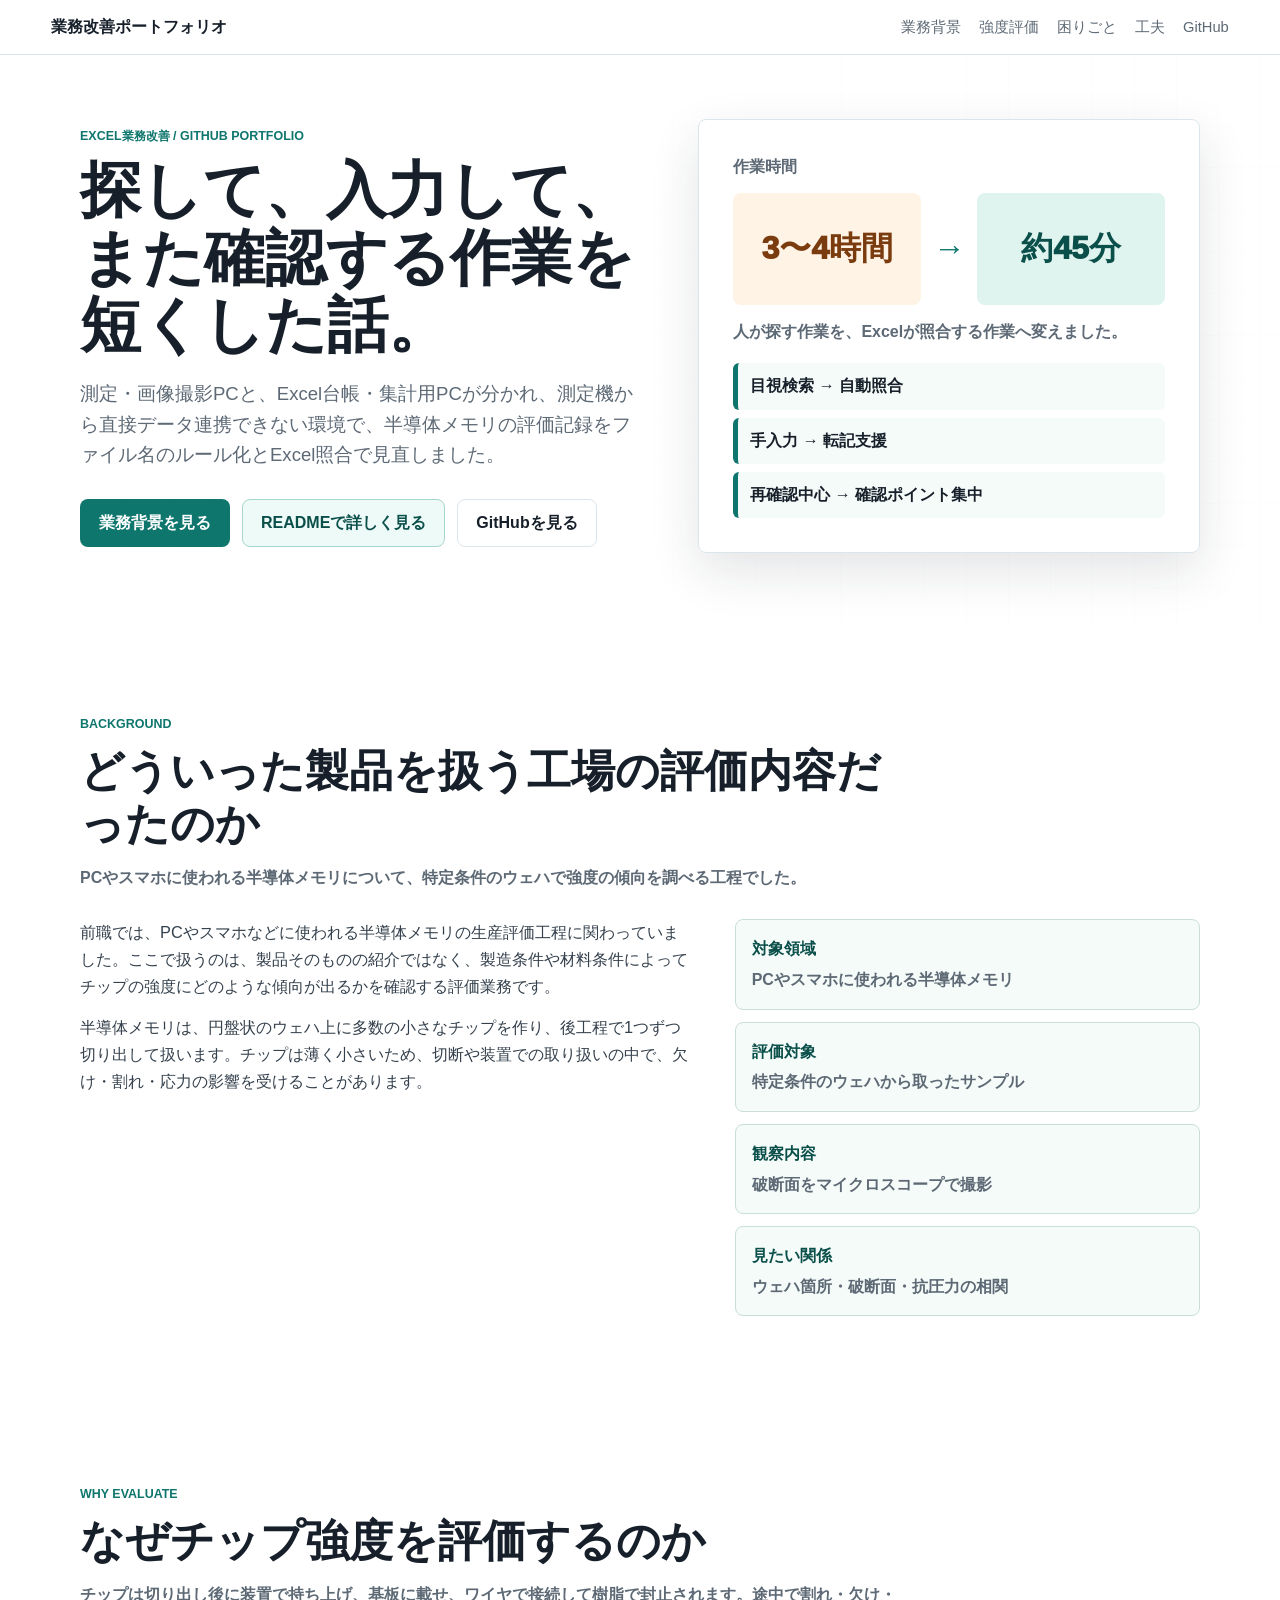
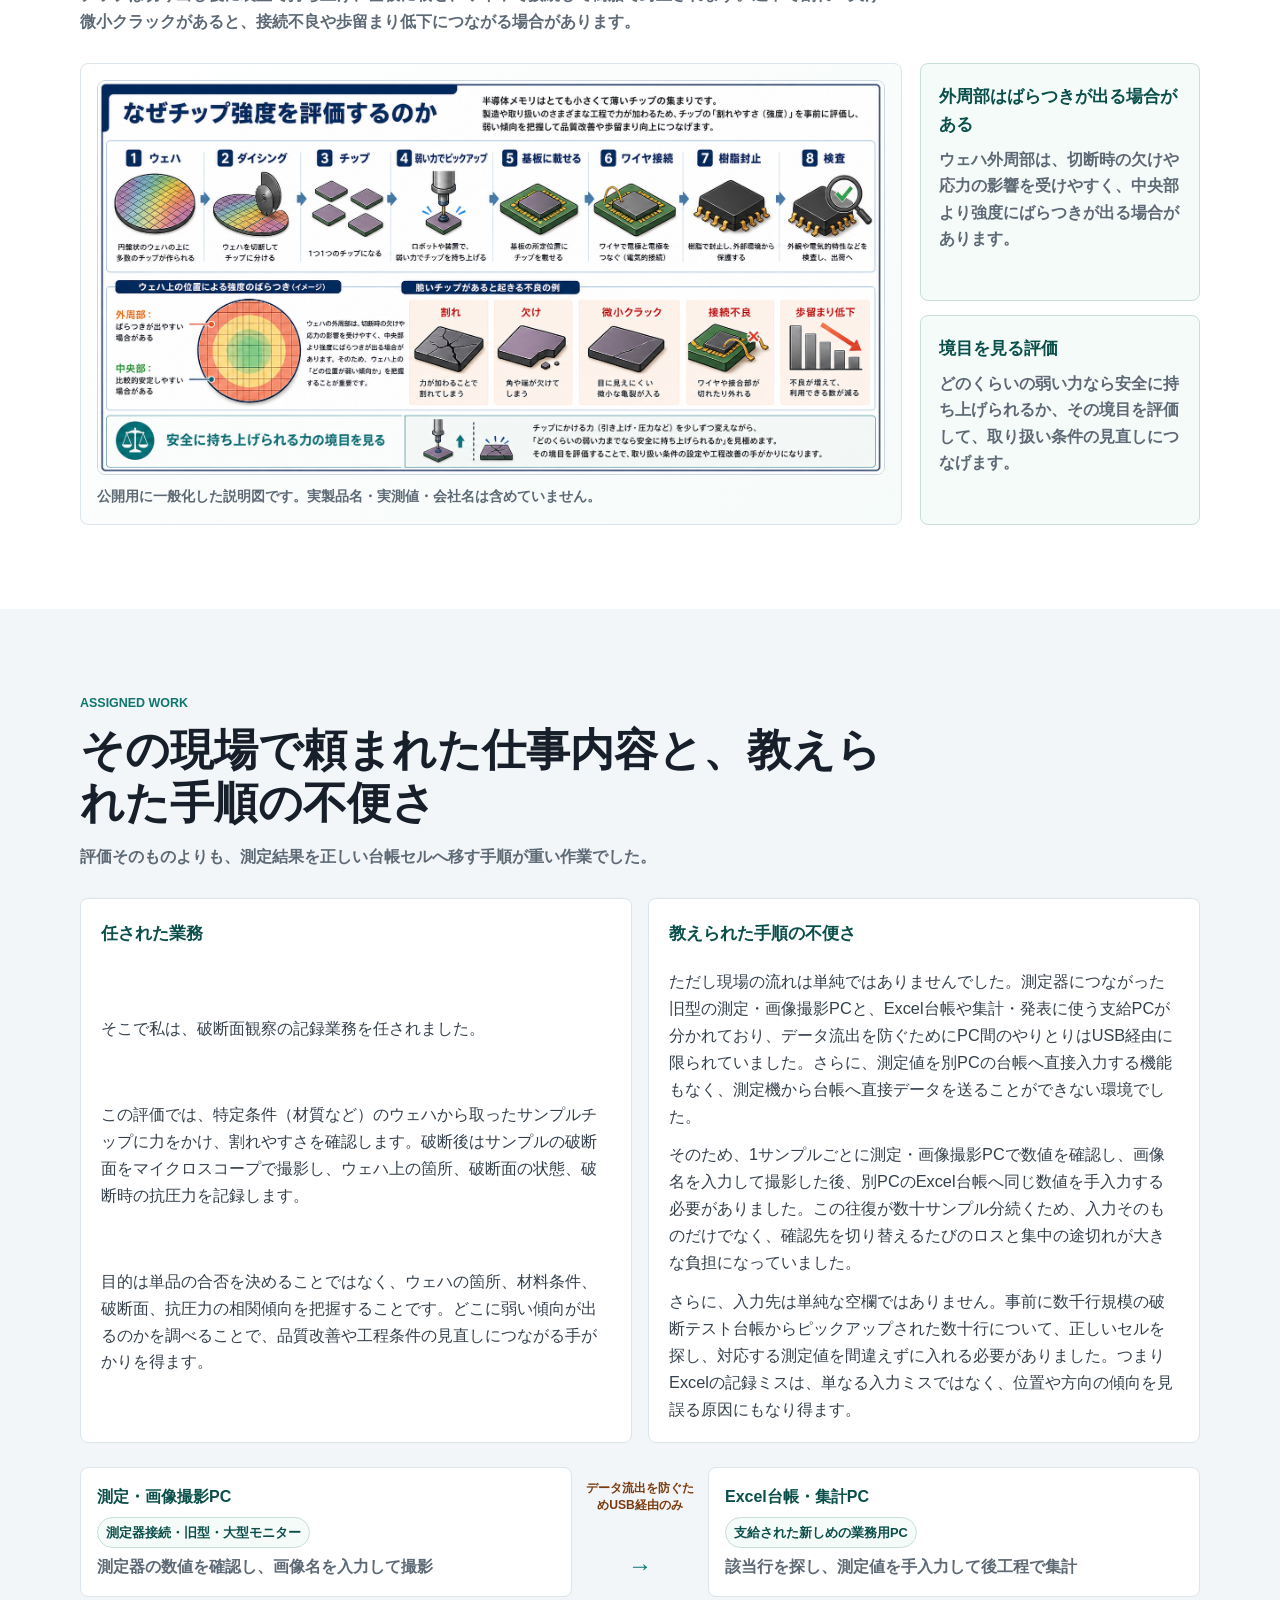
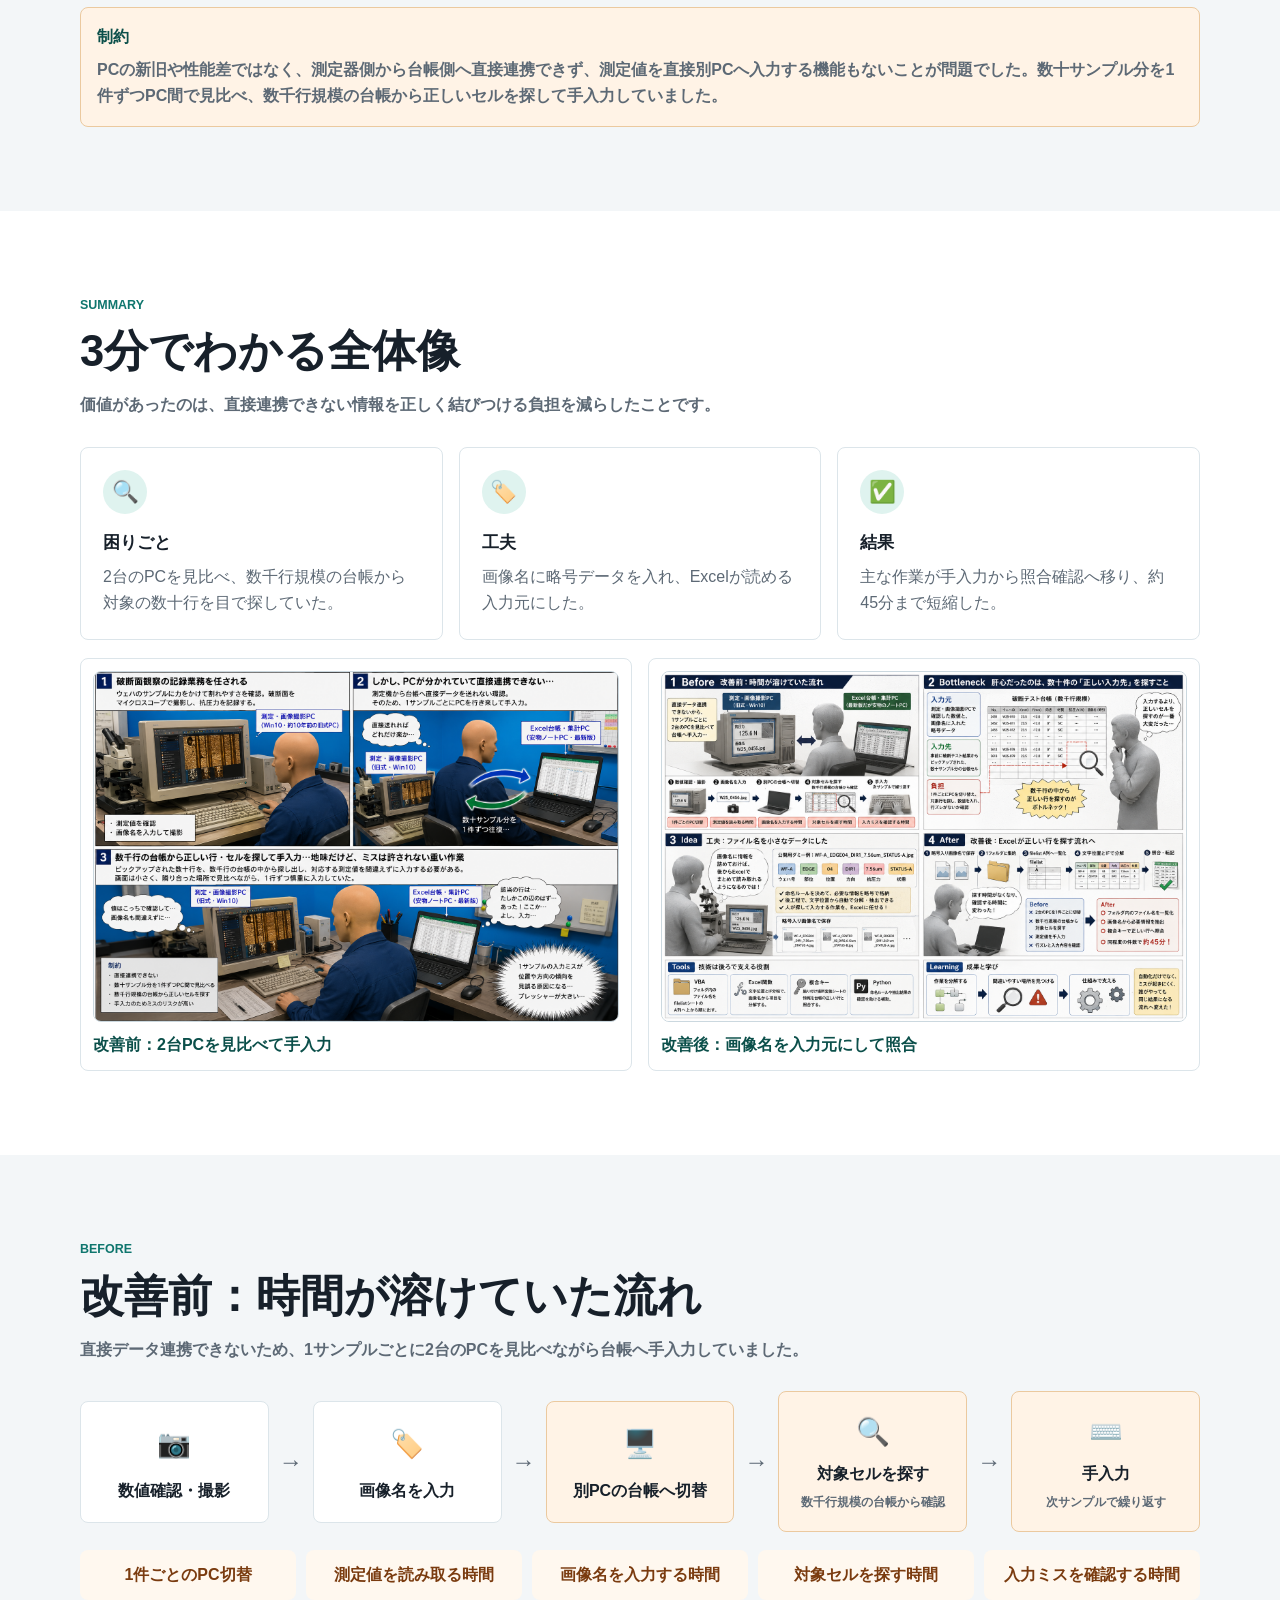
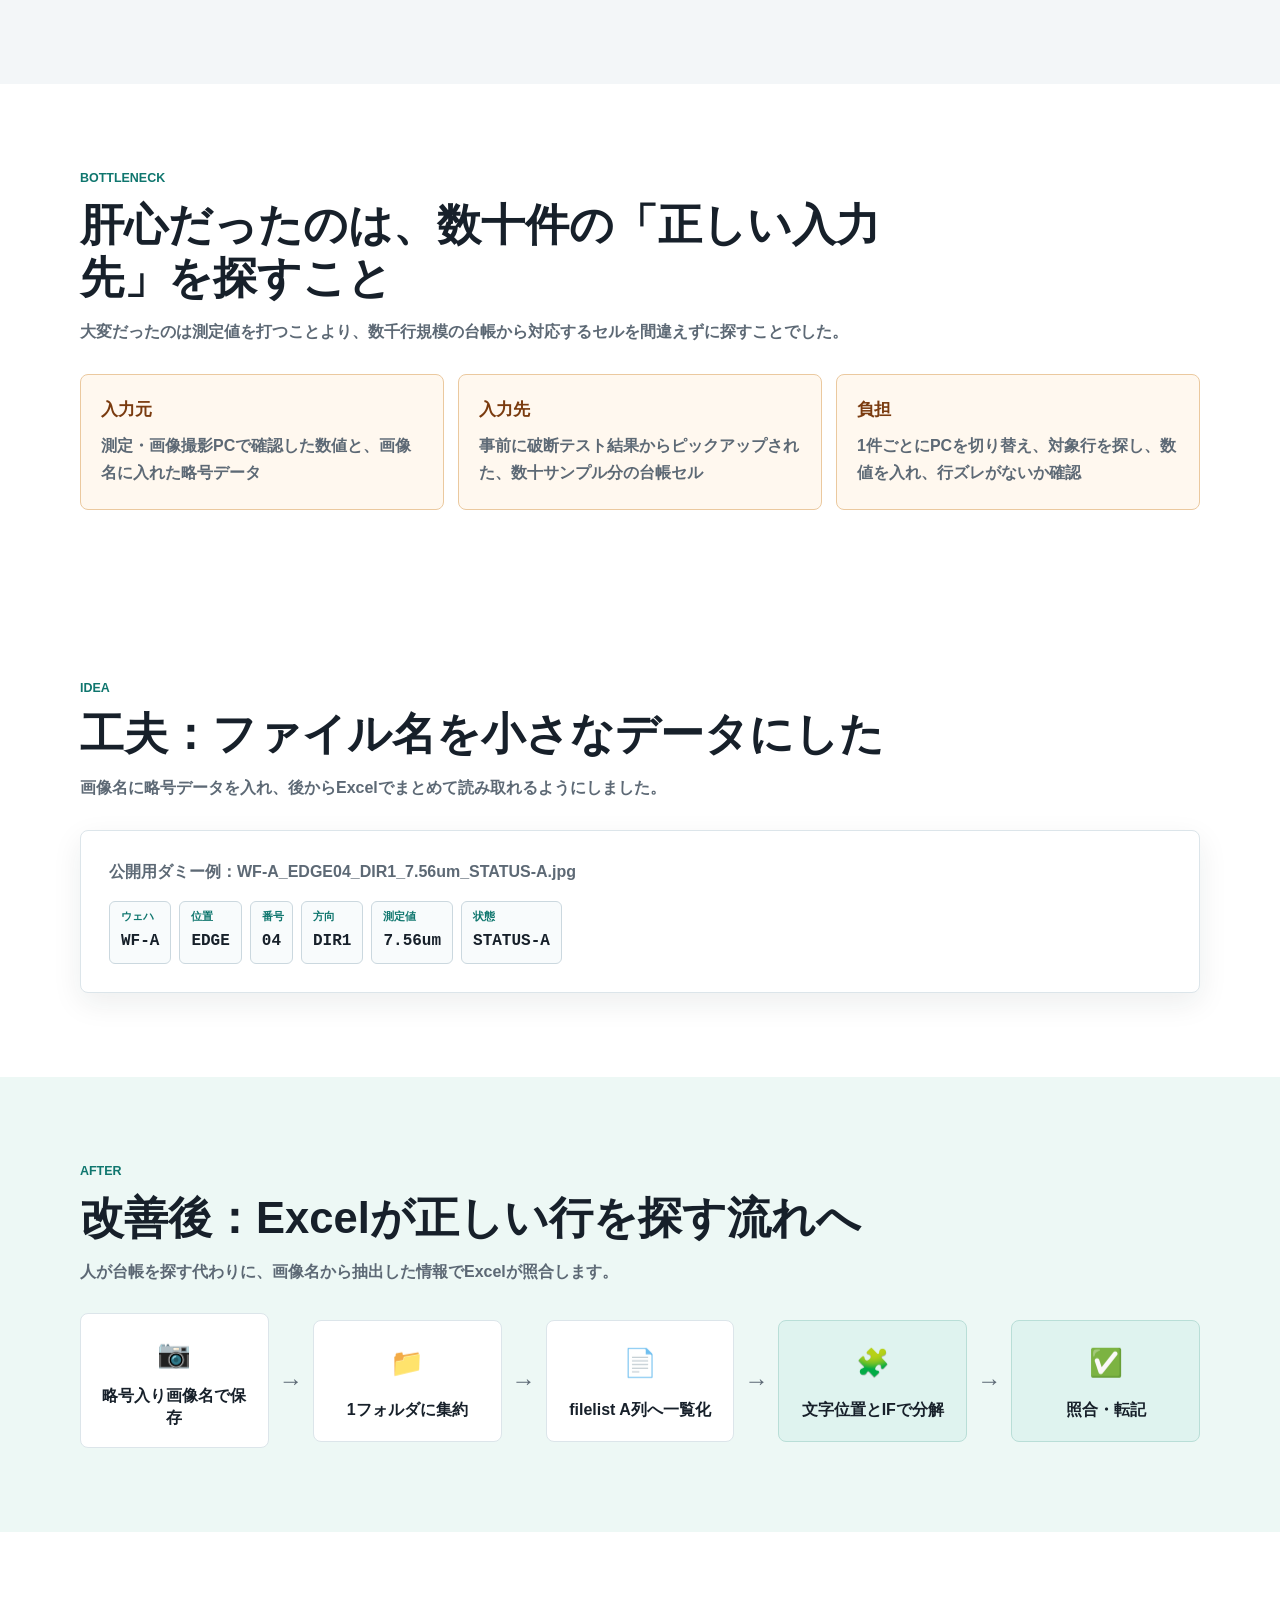
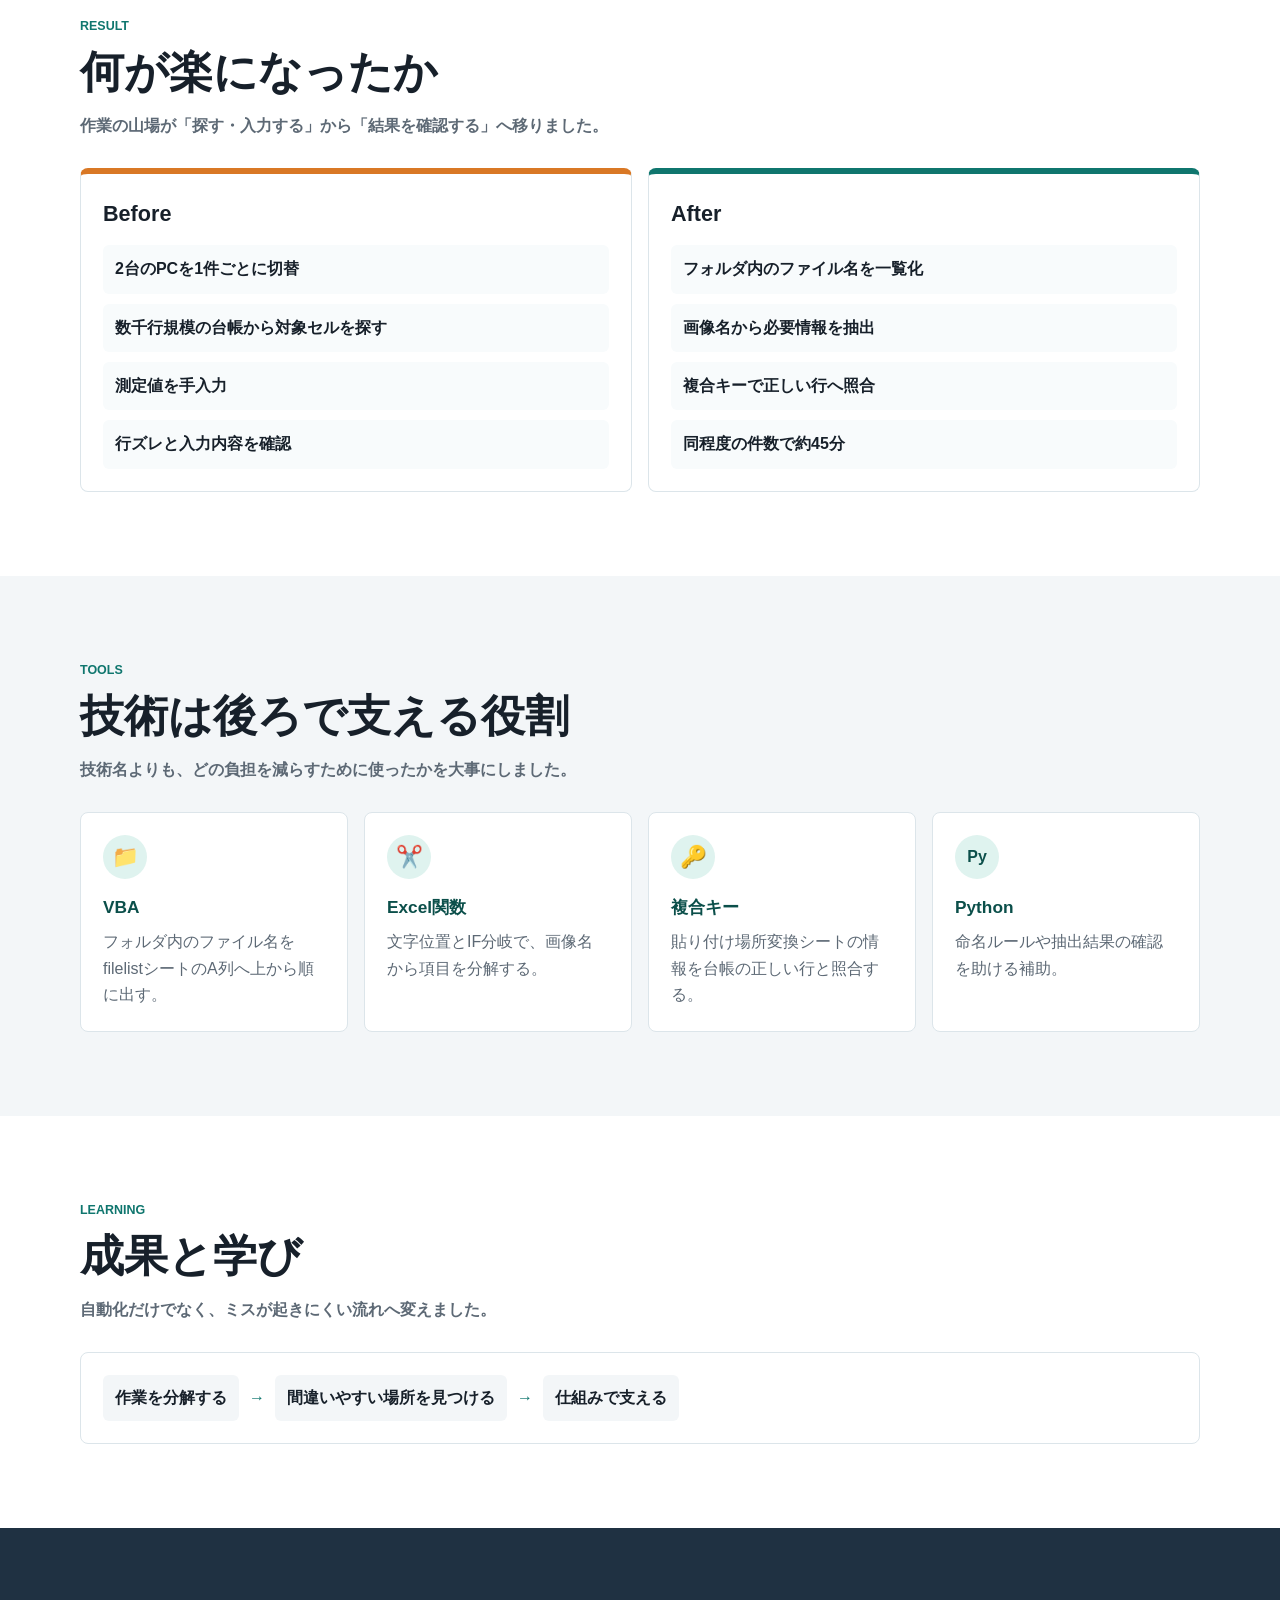
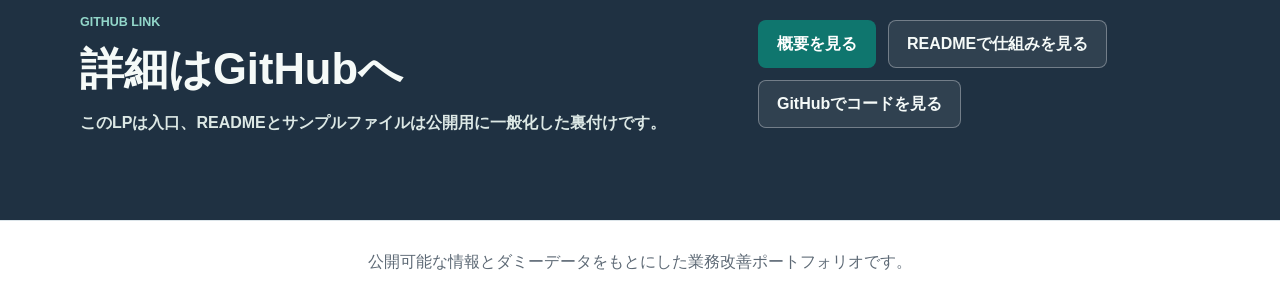
==== index.html @ 70498e3c "Add semiconductor LP background visuals" ====
<!doctype html>
<html lang="ja">
  <head>
    <meta charset="utf-8" />
    <meta name="viewport" content="width=device-width, initial-scale=1" />
    <meta
      name="description"
      content="半導体検査工程の入力作業を、探す・入力する・確認する負担から見直したポートフォリオLPです。"
    />
    <title>半導体検査工程の業務改善ポートフォリオ</title>
    <link rel="stylesheet" href="style.css" />
  </head>
  <body>
    <header class="site-header">
      <a class="brand" href="#top">業務改善ポートフォリオ</a>
      <nav class="site-nav" aria-label="主要ナビゲーション">
        <a href="#background">業務背景</a>
        <a href="#chip-strength">強度評価</a>
        <a href="#pain">困りごと</a>
        <a href="#idea">工夫</a>
        <a href="#github">GitHub</a>
      </nav>
    </header>

    <main id="top">
      <section class="hero section-band">
        <div class="container hero-grid">
          <div class="hero-copy">
            <p class="eyebrow">Excel業務改善 / GitHub Portfolio</p>
            <h1>探して、入力して、また確認する作業を短くした話。</h1>
            <p class="lead">
              測定・画像撮影PCと、Excel台帳・集計用PCが分かれ、測定機から直接データ連携できない環境で、半導体メモリの評価記録をファイル名のルール化とExcel照合で見直しました。
            </p>
            <div class="hero-actions">
              <a class="button primary" href="#background">業務背景を見る</a>
              <a class="button secondary" href="https://github.com/Tomica-git/portfolio/blob/main/README.md">READMEで詳しく見る</a>
              <a class="button ghost" href="https://github.com/Tomica-git/portfolio">GitHubを見る</a>
            </div>
          </div>

          <aside class="time-panel" aria-label="作業時間の改善">
            <p class="panel-label">作業時間</p>
            <div class="time-shift">
              <span>3〜4時間</span>
              <b aria-hidden="true">→</b>
              <strong>約45分</strong>
            </div>
            <p class="one-line">人が探す作業を、Excelが照合する作業へ変えました。</p>
            <div class="mini-stats">
              <span>目視検索 → 自動照合</span>
              <span>手入力 → 転記支援</span>
              <span>再確認中心 → 確認ポイント集中</span>
            </div>
          </aside>
        </div>
      </section>

      <section id="background" class="section">
        <div class="container">
          <div class="section-heading compact">
            <p class="eyebrow">Background</p>
            <h2>どういった製品を扱う工場の評価内容だったのか</h2>
            <p class="one-line">PCやスマホに使われる半導体メモリについて、特定条件のウェハで強度の傾向を調べる工程でした。</p>
          </div>
          <div class="background-layout">
            <div class="background-copy">
              <p>
                前職では、PCやスマホなどに使われる半導体メモリの生産評価工程に関わっていました。ここで扱うのは、製品そのものの紹介ではなく、製造条件や材料条件によってチップの強度にどのような傾向が出るかを確認する評価業務です。
              </p>
              <p>
                半導体メモリは、円盤状のウェハ上に多数の小さなチップを作り、後工程で1つずつ切り出して扱います。チップは薄く小さいため、切断や装置での取り扱いの中で、欠け・割れ・応力の影響を受けることがあります。
              </p>
            </div>
            <div class="context-grid" aria-label="評価工程の概要">
              <div class="context-item">
                <b>対象領域</b>
                <span>PCやスマホに使われる半導体メモリ</span>
              </div>
              <div class="context-item">
                <b>評価対象</b>
                <span>特定条件のウェハから取ったサンプル</span>
              </div>
              <div class="context-item">
                <b>観察内容</b>
                <span>破断面をマイクロスコープで撮影</span>
              </div>
              <div class="context-item">
                <b>見たい関係</b>
                <span>ウェハ箇所・破断面・抗圧力の相関</span>
              </div>
            </div>
          </div>
        </div>
      </section>

      <section id="chip-strength" class="section">
        <div class="container">
          <div class="section-heading compact">
            <p class="eyebrow">Why Evaluate</p>
            <h2>なぜチップ強度を評価するのか</h2>
            <p class="one-line">チップは切り出し後に装置で持ち上げ、基板に載せ、ワイヤで接続して樹脂で封止されます。途中で割れ・欠け・微小クラックがあると、接続不良や歩留まり低下につながる場合があります。</p>
          </div>
          <div class="infographic-layout">
            <figure class="infographic-frame">
              <img
                src="assets/images/chip-strength-infographic.png"
                alt="ウェハからチップを切り出し、弱い力でピックアップして基板実装、ワイヤ接続、樹脂封止、検査へ進む流れと、外周部と中央部の強度ばらつき、割れ・欠け・微小クラック・接続不良・歩留まり低下の例を示した図解"
                loading="lazy"
              />
              <figcaption>
                公開用に一般化した説明図です。実製品名・実測値・会社名は含めていません。
              </figcaption>
            </figure>
            <div class="infographic-notes" aria-label="図解の要点">
              <article>
                <h3>外周部はばらつきが出る場合がある</h3>
                <p>ウェハ外周部は、切断時の欠けや応力の影響を受けやすく、中央部より強度にばらつきが出る場合があります。</p>
              </article>
              <article>
                <h3>境目を見る評価</h3>
                <p>どのくらいの弱い力なら安全に持ち上げられるか、その境目を評価して、取り扱い条件の見直しにつなげます。</p>
              </article>
            </div>
          </div>
        </div>
      </section>

      <section class="section section-muted">
        <div class="container">
          <div class="section-heading compact">
            <p class="eyebrow">Assigned Work</p>
            <h2>その現場で頼まれた仕事内容と、教えられた手順の不便さ</h2>
            <p class="one-line">評価そのものよりも、測定結果を正しい台帳セルへ移す手順が重い作業でした。</p>
          </div>
          <div class="background-copy split-copy">
            <div class="copy-block">
              <h3>任された業務</h3>
              <p>
                そこで私は、破断面観察の記録業務を任されました。
              </p>
              <p>
                この評価では、特定条件（材質など）のウェハから取ったサンプルチップに力をかけ、割れやすさを確認します。破断後はサンプルの破断面をマイクロスコープで撮影し、ウェハ上の箇所、破断面の状態、破断時の抗圧力を記録します。
              </p>
              <p>
                目的は単品の合否を決めることではなく、ウェハの箇所、材料条件、破断面、抗圧力の相関傾向を把握することです。どこに弱い傾向が出るのかを調べることで、品質改善や工程条件の見直しにつながる手がかりを得ます。
              </p>
            </div>
            <div class="copy-block">
              <h3>教えられた手順の不便さ</h3>
              <p>
                ただし現場の流れは単純ではありませんでした。測定器につながった旧型の測定・画像撮影PCと、Excel台帳や集計・発表に使う支給PCが分かれており、データ流出を防ぐためにPC間のやりとりはUSB経由に限られていました。さらに、測定値を別PCの台帳へ直接入力する機能もなく、測定機から台帳へ直接データを送ることができない環境でした。
              </p>
              <p>
                そのため、1サンプルごとに測定・画像撮影PCで数値を確認し、画像名を入力して撮影した後、別PCのExcel台帳へ同じ数値を手入力する必要がありました。この往復が数十サンプル分続くため、入力そのものだけでなく、確認先を切り替えるたびのロスと集中の途切れが大きな負担になっていました。
              </p>
              <p>
                さらに、入力先は単純な空欄ではありません。事前に数千行規模の破断テスト台帳からピックアップされた数十行について、正しいセルを探し、対応する測定値を間違えずに入れる必要がありました。つまりExcelの記録ミスは、単なる入力ミスではなく、位置や方向の傾向を見誤る原因にもなり得ます。
              </p>
            </div>
          </div>
          <div class="device-flow" aria-label="改善前の端末間の流れ">
            <div class="device-step">
              <b>測定・画像撮影PC</b>
              <small>測定器接続・旧型・大型モニター</small>
              <span>測定器の数値を確認し、画像名を入力して撮影</span>
            </div>
            <div class="device-arrow">
              <small>データ流出を防ぐためUSB経由のみ</small>
              <span>→</span>
            </div>
            <div class="device-step">
              <b>Excel台帳・集計PC</b>
              <small>支給された新しめの業務用PC</small>
              <span>該当行を探し、測定値を手入力して後工程で集計</span>
            </div>
            <div class="device-note">
              <b>制約</b>
              <span>PCの新旧や性能差ではなく、測定器側から台帳側へ直接連携できず、測定値を直接別PCへ入力する機能もないことが問題でした。数十サンプル分を1件ずつPC間で見比べ、数千行規模の台帳から正しいセルを探して手入力していました。</span>
            </div>
          </div>
        </div>
      </section>

      <section id="summary" class="section">
        <div class="container">
          <div class="section-heading compact">
            <p class="eyebrow">Summary</p>
            <h2>3分でわかる全体像</h2>
            <p class="one-line">価値があったのは、直接連携できない情報を正しく結びつける負担を減らしたことです。</p>
          </div>
          <div class="story-cards">
            <article class="story-card">
              <span class="icon-badge" aria-hidden="true">🔍</span>
              <h3>困りごと</h3>
              <p>2台のPCを見比べ、数千行規模の台帳から対象の数十行を目で探していた。</p>
            </article>
            <article class="story-card">
              <span class="icon-badge" aria-hidden="true">🏷️</span>
              <h3>工夫</h3>
              <p>画像名に略号データを入れ、Excelが読める入力元にした。</p>
            </article>
            <article class="story-card">
              <span class="icon-badge" aria-hidden="true">✅</span>
              <h3>結果</h3>
              <p>主な作業が手入力から照合確認へ移り、約45分まで短縮した。</p>
            </article>
          </div>
          <div class="summary-visuals" aria-label="困りごとから改善までのイメージ">
            <figure class="summary-visual">
              <img
                src="assets/images/workplace-pain-illustration.png"
                alt="旧型の測定器接続PCと支給されたExcel台帳PCを往復し、数十サンプル分を1件ずつ見比べながら入力していた改善前のイラスト"
                loading="lazy"
              />
              <figcaption>改善前：2台PCを見比べて手入力</figcaption>
            </figure>
            <figure class="summary-visual">
              <img
                src="assets/images/workflow-solution-illustration.png"
                alt="画像名に略号データを入れ、Excelで読み取りやすい入力元にして照合確認へ移した改善後のイラスト"
                loading="lazy"
              />
              <figcaption>改善後：画像名を入力元にして照合</figcaption>
            </figure>
          </div>
        </div>
      </section>

      <section id="pain" class="section section-muted">
        <div class="container">
          <div class="section-heading compact">
            <p class="eyebrow">Before</p>
            <h2>改善前：時間が溶けていた流れ</h2>
            <p class="one-line">直接データ連携できないため、1サンプルごとに2台のPCを見比べながら台帳へ手入力していました。</p>
          </div>
          <div class="flow-diagram before-flow" aria-label="改善前の流れ図">
            <div class="flow-step"><span>📷</span><b>数値確認・撮影</b></div>
            <div class="flow-arrow" aria-hidden="true">→</div>
            <div class="flow-step"><span>🏷️</span><b>画像名を入力</b></div>
            <div class="flow-arrow" aria-hidden="true">→</div>
            <div class="flow-step pain-point"><span>🖥️</span><b>別PCの台帳へ切替</b></div>
            <div class="flow-arrow" aria-hidden="true">→</div>
            <div class="flow-step pain-point"><span>🔍</span><b>対象セルを探す</b><small>数千行規模の台帳から確認</small></div>
            <div class="flow-arrow" aria-hidden="true">→</div>
            <div class="flow-step pain-point"><span>⌨️</span><b>手入力</b><small>次サンプルで繰り返す</small></div>
          </div>
          <div class="burden-grid">
            <div class="burden-card">1件ごとのPC切替</div>
            <div class="burden-card">測定値を読み取る時間</div>
            <div class="burden-card">画像名を入力する時間</div>
            <div class="burden-card">対象セルを探す時間</div>
            <div class="burden-card">入力ミスを確認する時間</div>
          </div>
        </div>
      </section>

      <section class="section">
        <div class="container">
          <div class="section-heading compact">
            <p class="eyebrow">Bottleneck</p>
            <h2>肝心だったのは、数十件の「正しい入力先」を探すこと</h2>
            <p class="one-line">大変だったのは測定値を打つことより、数千行規模の台帳から対応するセルを間違えずに探すことでした。</p>
          </div>
          <div class="manual-grid">
            <div class="manual-card">
              <b>入力元</b>
              <span>測定・画像撮影PCで確認した数値と、画像名に入れた略号データ</span>
            </div>
            <div class="manual-card">
              <b>入力先</b>
              <span>事前に破断テスト結果からピックアップされた、数十サンプル分の台帳セル</span>
            </div>
            <div class="manual-card">
              <b>負担</b>
              <span>1件ごとにPCを切り替え、対象行を探し、数値を入れ、行ズレがないか確認</span>
            </div>
          </div>
        </div>
      </section>

      <section id="idea" class="section">
        <div class="container">
          <div class="section-heading compact">
            <p class="eyebrow">Idea</p>
            <h2>工夫：ファイル名を小さなデータにした</h2>
            <p class="one-line">画像名に略号データを入れ、後からExcelでまとめて読み取れるようにしました。</p>
          </div>
          <figure class="filename-map">
            <figcaption>公開用ダミー例：WF-A_EDGE04_DIR1_7.56um_STATUS-A.jpg</figcaption>
            <div class="filename-code" aria-label="ファイル名の分解例">
              <span data-label="ウェハ">WF-A</span>
              <span data-label="位置">EDGE</span>
              <span data-label="番号">04</span>
              <span data-label="方向">DIR1</span>
              <span data-label="測定値">7.56um</span>
              <span data-label="状態">STATUS-A</span>
            </div>
          </figure>
        </div>
      </section>

      <section id="after" class="section section-accent">
        <div class="container">
          <div class="section-heading compact">
            <p class="eyebrow">After</p>
            <h2>改善後：Excelが正しい行を探す流れへ</h2>
            <p class="one-line">人が台帳を探す代わりに、画像名から抽出した情報でExcelが照合します。</p>
          </div>
          <div class="flow-diagram after-flow" aria-label="改善後の流れ図">
            <div class="flow-step"><span>📷</span><b>略号入り画像名で保存</b></div>
            <div class="flow-arrow" aria-hidden="true">→</div>
            <div class="flow-step"><span>📁</span><b>1フォルダに集約</b></div>
            <div class="flow-arrow" aria-hidden="true">→</div>
            <div class="flow-step"><span>📄</span><b>filelist A列へ一覧化</b></div>
            <div class="flow-arrow" aria-hidden="true">→</div>
            <div class="flow-step good-point"><span>🧩</span><b>文字位置とIFで分解</b></div>
            <div class="flow-arrow" aria-hidden="true">→</div>
            <div class="flow-step good-point"><span>✅</span><b>照合・転記</b></div>
          </div>
        </div>
      </section>

      <section class="section">
        <div class="container">
          <div class="section-heading compact">
            <p class="eyebrow">Result</p>
            <h2>何が楽になったか</h2>
            <p class="one-line">作業の山場が「探す・入力する」から「結果を確認する」へ移りました。</p>
          </div>
          <div class="comparison-grid">
            <article class="compare-card before-card">
              <h3>Before</h3>
              <ul>
                <li>2台のPCを1件ごとに切替</li>
                <li>数千行規模の台帳から対象セルを探す</li>
                <li>測定値を手入力</li>
                <li>行ズレと入力内容を確認</li>
              </ul>
            </article>
            <article class="compare-card after-card">
              <h3>After</h3>
              <ul>
                <li>フォルダ内のファイル名を一覧化</li>
                <li>画像名から必要情報を抽出</li>
                <li>複合キーで正しい行へ照合</li>
                <li>同程度の件数で約45分</li>
              </ul>
            </article>
          </div>
        </div>
      </section>

      <section class="section section-muted">
        <div class="container">
          <div class="section-heading compact">
            <p class="eyebrow">Tools</p>
            <h2>技術は後ろで支える役割</h2>
            <p class="one-line">技術名よりも、どの負担を減らすために使ったかを大事にしました。</p>
          </div>
          <div class="role-grid">
            <article class="role-card">
              <span class="tool-icon" aria-hidden="true">📁</span>
              <h3>VBA</h3>
              <p>フォルダ内のファイル名をfilelistシートのA列へ上から順に出す。</p>
            </article>
            <article class="role-card">
              <span class="tool-icon" aria-hidden="true">✂️</span>
              <h3>Excel関数</h3>
              <p>文字位置とIF分岐で、画像名から項目を分解する。</p>
            </article>
            <article class="role-card">
              <span class="tool-icon" aria-hidden="true">🔑</span>
              <h3>複合キー</h3>
              <p>貼り付け場所変換シートの情報を台帳の正しい行と照合する。</p>
            </article>
            <article class="role-card">
              <span class="tool-icon text-icon" aria-hidden="true">Py</span>
              <h3>Python</h3>
              <p>命名ルールや抽出結果の確認を助ける補助。</p>
            </article>
          </div>
        </div>
      </section>

      <section class="section">
        <div class="container">
          <div class="section-heading compact">
            <p class="eyebrow">Learning</p>
            <h2>成果と学び</h2>
            <p class="one-line">自動化だけでなく、ミスが起きにくい流れへ変えました。</p>
          </div>
          <div class="learning-strip">
            <span>作業を分解する</span>
            <b aria-hidden="true">→</b>
            <span>間違いやすい場所を見つける</span>
            <b aria-hidden="true">→</b>
            <span>仕組みで支える</span>
          </div>
        </div>
      </section>

      <section id="github" class="section section-dark">
        <div class="container github-grid">
          <div>
            <p class="eyebrow">GitHub Link</p>
            <h2>詳細はGitHubへ</h2>
            <p class="one-line">このLPは入口、READMEとサンプルファイルは公開用に一般化した裏付けです。</p>
          </div>
          <div class="github-actions" aria-label="GitHub関連リンク">
            <a class="button primary" href="#summary">概要を見る</a>
            <a class="button secondary dark" href="https://github.com/Tomica-git/portfolio/blob/main/README.md">READMEで仕組みを見る</a>
            <a class="button ghost dark" href="https://github.com/Tomica-git/portfolio/tree/main/Python%20VBA">GitHubでコードを見る</a>
          </div>
        </div>
      </section>
    </main>

    <footer class="site-footer">
      <p>公開可能な情報とダミーデータをもとにした業務改善ポートフォリオです。</p>
    </footer>
  </body>
</html>
---- style.css ----
:root {
  --ink: #17202a;
  --muted: #5d6975;
  --line: #dce5ea;
  --paper: #ffffff;
  --soft: #f3f6f8;
  --accent: #0f766e;
  --accent-strong: #0b4f4a;
  --navy: #1f3142;
  --warm: #d97825;
  --warm-soft: #fff3e6;
  --mint: #dff3ef;
  --shadow: 0 18px 50px rgba(23, 32, 42, 0.12);
}

* {
  box-sizing: border-box;
}

html {
  scroll-behavior: smooth;
}

body {
  margin: 0;
  color: var(--ink);
  font-family: -apple-system, BlinkMacSystemFont, "Hiragino Sans", "Yu Gothic", "YuGothic", "Segoe UI", sans-serif;
  line-height: 1.65;
  background: var(--paper);
}

a {
  color: inherit;
}

.site-header {
  position: sticky;
  top: 0;
  z-index: 20;
  display: flex;
  align-items: center;
  justify-content: space-between;
  gap: 24px;
  padding: 14px clamp(18px, 4vw, 56px);
  background: rgba(255, 255, 255, 0.94);
  border-bottom: 1px solid var(--line);
  backdrop-filter: blur(12px);
}

.brand {
  font-weight: 800;
  text-decoration: none;
  white-space: nowrap;
}

.site-nav {
  display: flex;
  gap: 18px;
  color: var(--muted);
  font-size: 0.92rem;
}

.site-nav a {
  text-decoration: none;
}

.site-nav a:hover {
  color: var(--accent);
}

.section,
.section-band {
  padding: clamp(48px, 7vw, 84px) 0;
}

.section-muted {
  background: var(--soft);
}

.section-accent {
  background: #edf8f5;
}

.section-dark {
  color: #f5faf8;
  background: var(--navy);
}

.container {
  width: min(1120px, calc(100% - 40px));
  margin: 0 auto;
}

.hero {
  padding: clamp(34px, 5vw, 64px) 0 clamp(46px, 6vw, 78px);
  background:
    linear-gradient(90deg, rgba(255, 255, 255, 0.98), rgba(255, 255, 255, 0.82)),
    repeating-linear-gradient(0deg, #eef4f6 0 1px, transparent 1px 42px),
    repeating-linear-gradient(90deg, #eef4f6 0 1px, transparent 1px 42px);
}

.hero-grid,
.github-grid {
  display: grid;
  grid-template-columns: minmax(0, 1.05fr) minmax(320px, 0.95fr);
  gap: clamp(28px, 5vw, 64px);
  align-items: center;
}

.eyebrow {
  margin: 0 0 10px;
  color: var(--accent);
  font-size: 0.78rem;
  font-weight: 900;
  letter-spacing: 0;
  text-transform: uppercase;
}

.section-dark .eyebrow {
  color: #93d7ca;
}

h1,
h2,
h3,
p,
li {
  overflow-wrap: anywhere;
}

h1 {
  max-width: 12.5em;
  margin: 0;
  font-size: clamp(2.15rem, 4.8vw, 4.2rem);
  line-height: 1.1;
  letter-spacing: 0;
}

h2 {
  margin: 0;
  font-size: clamp(1.65rem, 3.4vw, 2.8rem);
  line-height: 1.22;
  letter-spacing: 0;
}

h3 {
  margin: 0 0 8px;
  font-size: 1.08rem;
  letter-spacing: 0;
}

.lead {
  max-width: 39rem;
  margin: 20px 0 0;
  color: var(--muted);
  font-size: clamp(1rem, 2vw, 1.16rem);
}

.one-line {
  margin: 14px 0 0;
  color: var(--muted);
  font-weight: 700;
}

.hero-actions,
.github-actions {
  display: flex;
  flex-wrap: wrap;
  gap: 12px;
  margin-top: 28px;
}

.button {
  display: inline-flex;
  min-height: 46px;
  align-items: center;
  justify-content: center;
  padding: 10px 18px;
  border: 1px solid transparent;
  border-radius: 8px;
  font-weight: 800;
  text-decoration: none;
}

.button.primary {
  color: #fff;
  background: var(--accent);
}

.button.secondary {
  color: var(--accent-strong);
  border-color: #a8d5cc;
  background: #eefaf7;
}

.button.ghost {
  color: var(--ink);
  border-color: var(--line);
  background: #fff;
}

.button.dark {
  color: #f5faf8;
  border-color: rgba(255, 255, 255, 0.32);
  background: rgba(255, 255, 255, 0.08);
}

.time-panel {
  padding: clamp(22px, 4vw, 34px);
  border: 1px solid var(--line);
  border-radius: 8px;
  background: rgba(255, 255, 255, 0.96);
  box-shadow: var(--shadow);
}

.panel-label {
  margin: 0 0 12px;
  color: var(--muted);
  font-weight: 800;
}

.time-shift {
  display: grid;
  grid-template-columns: 1fr auto 1fr;
  gap: 12px;
  align-items: center;
}

.time-shift span,
.time-shift strong {
  display: grid;
  min-height: 112px;
  place-items: center;
  padding: 18px;
  border-radius: 8px;
  font-size: clamp(1.45rem, 3vw, 2rem);
  font-weight: 950;
  text-align: center;
  word-break: keep-all;
}

.time-shift span {
  color: #7a3b0f;
  background: var(--warm-soft);
}

.time-shift strong {
  color: var(--accent-strong);
  background: var(--mint);
}

.time-shift b {
  color: var(--accent);
  font-size: 2rem;
}

.mini-stats {
  display: grid;
  gap: 8px;
  margin-top: 18px;
}

.mini-stats span {
  padding: 10px 12px;
  border-left: 5px solid var(--accent);
  border-radius: 6px;
  background: #f4fbf9;
  font-weight: 800;
}

.section-heading {
  max-width: 760px;
  margin-bottom: 28px;
}

.section-heading.compact {
  max-width: 830px;
}

.background-layout {
  display: grid;
  grid-template-columns: minmax(0, 1.05fr) minmax(320px, 0.8fr);
  gap: clamp(22px, 4vw, 44px);
  align-items: start;
}

.background-copy {
  display: grid;
  gap: 14px;
}

.background-copy p {
  margin: 0;
  color: #34404c;
  font-size: 1.02rem;
}

.split-copy {
  grid-template-columns: repeat(2, minmax(0, 1fr));
  gap: 16px;
}

.copy-block {
  display: grid;
  gap: 12px;
  padding: 20px;
  border: 1px solid var(--line);
  border-radius: 8px;
  background: #fff;
}

.copy-block h3 {
  color: var(--accent-strong);
}

.context-grid {
  display: grid;
  gap: 12px;
}

.context-item {
  display: grid;
  gap: 5px;
  min-height: 88px;
  padding: 15px 16px;
  border: 1px solid #c9ded9;
  border-radius: 8px;
  background: #f5fbf9;
}

.context-item b {
  color: var(--accent-strong);
  font-size: 1.02rem;
}

.context-item span {
  color: var(--muted);
  font-weight: 700;
}

.infographic-layout {
  display: grid;
  grid-template-columns: minmax(0, 1fr) minmax(260px, 0.34fr);
  gap: 18px;
  align-items: stretch;
}

.infographic-frame {
  margin: 0;
  padding: clamp(10px, 2vw, 16px);
  border: 1px solid var(--line);
  border-radius: 8px;
  background:
    linear-gradient(135deg, rgba(255, 255, 255, 0.92), rgba(245, 251, 249, 0.92)),
    repeating-linear-gradient(0deg, #edf4f6 0 1px, transparent 1px 28px),
    repeating-linear-gradient(90deg, #edf4f6 0 1px, transparent 1px 28px);
}

.infographic-frame img {
  display: block;
  width: 100%;
  min-height: 220px;
  border: 1px solid #cbd8df;
  border-radius: 8px;
  background: #fff;
  object-fit: contain;
}

.infographic-frame figcaption {
  margin-top: 10px;
  color: var(--muted);
  font-size: 0.88rem;
  font-weight: 700;
}

.infographic-notes {
  display: grid;
  gap: 14px;
}

.infographic-notes article {
  padding: 18px;
  border: 1px solid #c9ded9;
  border-radius: 8px;
  background: #f5fbf9;
}

.infographic-notes h3 {
  color: var(--accent-strong);
}

.infographic-notes p {
  margin: 0;
  color: var(--muted);
  font-weight: 700;
}

.device-flow {
  display: grid;
  grid-template-columns: minmax(0, 1fr) auto minmax(0, 1fr);
  gap: 10px;
  align-items: stretch;
  margin-top: 24px;
}

.device-step,
.device-note {
  display: grid;
  gap: 6px;
  min-height: 112px;
  padding: 16px;
  border: 1px solid var(--line);
  border-radius: 8px;
  background: #fff;
}

.device-step b,
.device-note b {
  color: var(--accent-strong);
}

.device-step small {
  display: inline-flex;
  width: fit-content;
  padding: 4px 8px;
  border: 1px solid #c9ded9;
  border-radius: 999px;
  color: var(--accent-strong);
  background: #f5fbf9;
  font-size: 0.8rem;
  font-weight: 800;
}

.device-step span,
.device-note span {
  color: var(--muted);
  font-weight: 700;
}

.device-arrow {
  display: grid;
  gap: 6px;
  place-items: center;
  color: var(--accent);
  font-weight: 900;
}

.device-arrow small {
  max-width: 116px;
  color: #7a3b0f;
  font-size: 0.76rem;
  line-height: 1.45;
  text-align: center;
}

.device-arrow span {
  font-size: 1.5rem;
}

.device-note {
  grid-column: 1 / -1;
  min-height: 0;
  border-color: #ebc99f;
  background: var(--warm-soft);
}

.manual-grid {
  display: grid;
  grid-template-columns: repeat(3, minmax(0, 1fr));
  gap: 14px;
}

.manual-card {
  display: grid;
  gap: 8px;
  min-height: 136px;
  padding: 20px;
  border: 1px solid #ebc99f;
  border-radius: 8px;
  background: #fff8ef;
}

.manual-card b {
  color: #7a3b0f;
  font-size: 1.08rem;
}

.manual-card span {
  color: var(--muted);
  font-weight: 700;
}

.story-cards,
.role-grid,
.comparison-grid {
  display: grid;
  gap: 16px;
}

.story-cards {
  grid-template-columns: repeat(3, minmax(0, 1fr));
}

.story-card,
.role-card,
.compare-card {
  min-height: 100%;
  padding: 22px;
  border: 1px solid var(--line);
  border-radius: 8px;
  background: var(--paper);
}

.icon-badge,
.tool-icon {
  display: grid;
  width: 44px;
  height: 44px;
  place-items: center;
  margin-bottom: 14px;
  border-radius: 50%;
  background: var(--mint);
  font-size: 1.35rem;
}

.text-icon {
  color: var(--accent-strong);
  font-size: 1rem;
  font-weight: 900;
}

.story-card p,
.role-card p {
  margin: 0;
  color: var(--muted);
}

.summary-visuals {
  display: grid;
  grid-template-columns: repeat(2, minmax(0, 1fr));
  gap: 16px;
  margin-top: 18px;
}

.summary-visual {
  margin: 0;
  padding: 12px;
  border: 1px solid var(--line);
  border-radius: 8px;
  background: var(--paper);
}

.summary-visual img {
  display: block;
  width: 100%;
  aspect-ratio: 3 / 2;
  border: 1px solid #cbd8df;
  border-radius: 8px;
  background: #f6fafb;
  object-fit: cover;
}

.summary-visual figcaption {
  margin-top: 10px;
  color: var(--accent-strong);
  font-weight: 900;
}

.flow-diagram {
  display: grid;
  grid-template-columns: repeat(5, minmax(120px, 1fr));
  gap: 10px;
  align-items: center;
}

.flow-step {
  min-height: 122px;
  display: grid;
  place-items: center;
  gap: 8px;
  padding: 18px 14px;
  border: 1px solid var(--line);
  border-radius: 8px;
  background: #fff;
  text-align: center;
}

.flow-step span {
  font-size: 1.7rem;
}

.flow-step b {
  line-height: 1.35;
}

.flow-step small {
  color: var(--muted);
  font-size: 0.78rem;
  font-weight: 800;
}

.flow-arrow {
  display: none;
  color: var(--muted);
  font-size: 1.5rem;
  font-weight: 900;
  text-align: center;
}

.pain-point {
  border-color: #ebc99f;
  background: var(--warm-soft);
}

.good-point {
  border-color: #b9ded7;
  background: var(--mint);
}

.burden-grid {
  display: grid;
  grid-template-columns: repeat(5, minmax(0, 1fr));
  gap: 10px;
  margin-top: 18px;
}

.burden-card {
  padding: 12px;
  border-radius: 8px;
  color: #7a3b0f;
  background: #fff8ef;
  font-weight: 800;
  text-align: center;
}

.filename-map {
  margin: 0;
  padding: clamp(18px, 4vw, 28px);
  border: 1px solid var(--line);
  border-radius: 8px;
  background: var(--paper);
  box-shadow: 0 10px 30px rgba(23, 32, 42, 0.08);
}

.filename-map figcaption {
  margin-bottom: 16px;
  color: var(--muted);
  font-weight: 800;
}

.filename-code {
  display: flex;
  flex-wrap: wrap;
  gap: 8px;
  font-family: "SFMono-Regular", Consolas, "Liberation Mono", monospace;
}

.filename-code span {
  position: relative;
  padding: 26px 11px 9px;
  border: 1px solid #cbd8df;
  border-radius: 6px;
  background: #f8fbfc;
  font-weight: 900;
}

.filename-code span::before {
  position: absolute;
  top: 6px;
  left: 11px;
  color: var(--accent);
  content: attr(data-label);
  font-family: -apple-system, BlinkMacSystemFont, "Hiragino Sans", "Yu Gothic", "YuGothic", "Segoe UI", sans-serif;
  font-size: 0.68rem;
}

.comparison-grid {
  grid-template-columns: repeat(2, minmax(0, 1fr));
}

.compare-card h3 {
  font-size: 1.35rem;
}

.compare-card ul {
  display: grid;
  gap: 10px;
  margin: 14px 0 0;
  padding: 0;
  list-style: none;
}

.compare-card li {
  padding: 11px 12px;
  border-radius: 6px;
  background: #f8fbfc;
  font-weight: 800;
}

.before-card {
  border-top: 6px solid var(--warm);
}

.after-card {
  border-top: 6px solid var(--accent);
}

.role-grid {
  grid-template-columns: repeat(4, minmax(0, 1fr));
}

.role-card h3 {
  color: var(--accent-strong);
}

.learning-strip {
  display: flex;
  flex-wrap: wrap;
  gap: 10px;
  align-items: center;
  padding: 22px;
  border: 1px solid var(--line);
  border-radius: 8px;
  background: #fff;
}

.learning-strip span {
  padding: 10px 12px;
  border-radius: 6px;
  background: var(--soft);
  font-weight: 800;
}

.learning-strip b {
  color: var(--accent);
}

.github-grid {
  grid-template-columns: minmax(0, 1fr) minmax(280px, 0.72fr);
}

.github-grid p:not(.eyebrow) {
  color: #dce8e5;
}

.github-actions {
  margin-top: 0;
}

.site-footer {
  padding: 28px 20px;
  color: var(--muted);
  text-align: center;
  background: #fff;
  border-top: 1px solid var(--line);
}

.site-footer p {
  margin: 0;
}

@media (min-width: 861px) {
  .flow-diagram {
    grid-template-columns: minmax(120px, 1fr) auto minmax(120px, 1fr) auto minmax(140px, 1fr) auto minmax(120px, 1fr) auto minmax(120px, 1fr);
  }

  .flow-arrow {
    display: block;
  }
}

@media (max-width: 860px) {
  .site-header {
    align-items: flex-start;
    flex-direction: column;
    gap: 8px;
  }

  .site-nav {
    width: 100%;
    overflow-x: auto;
    padding-bottom: 2px;
  }

  .hero-grid,
  .github-grid,
  .background-layout,
  .infographic-layout,
  .split-copy,
  .story-cards,
  .summary-visuals,
  .comparison-grid,
  .manual-grid,
  .role-grid {
    grid-template-columns: 1fr;
  }

  h1 {
    max-width: none;
  }

  .flow-diagram {
    grid-template-columns: 1fr;
  }

  .device-flow {
    grid-template-columns: 1fr;
  }

  .device-arrow {
    transform: none;
  }

  .device-arrow span {
    transform: rotate(90deg);
  }

  .device-note {
    grid-column: auto;
  }

  .flow-step {
    min-height: 86px;
    grid-template-columns: auto 1fr;
    justify-items: start;
    text-align: left;
  }

  .burden-grid {
    grid-template-columns: 1fr;
  }

  .github-actions {
    margin-top: 10px;
  }
}

@media (max-width: 520px) {
  .container {
    width: min(100% - 28px, 1120px);
  }

  .section,
  .section-band {
    padding: 42px 0;
  }

  .hero-actions,
  .github-actions {
    flex-direction: column;
  }

  .button {
    width: 100%;
  }

  .time-shift {
    grid-template-columns: 1fr;
  }

  .time-shift b {
    transform: rotate(90deg);
  }

  .learning-strip {
    display: grid;
  }

  .learning-strip b {
    text-align: center;
    transform: rotate(90deg);
  }
}
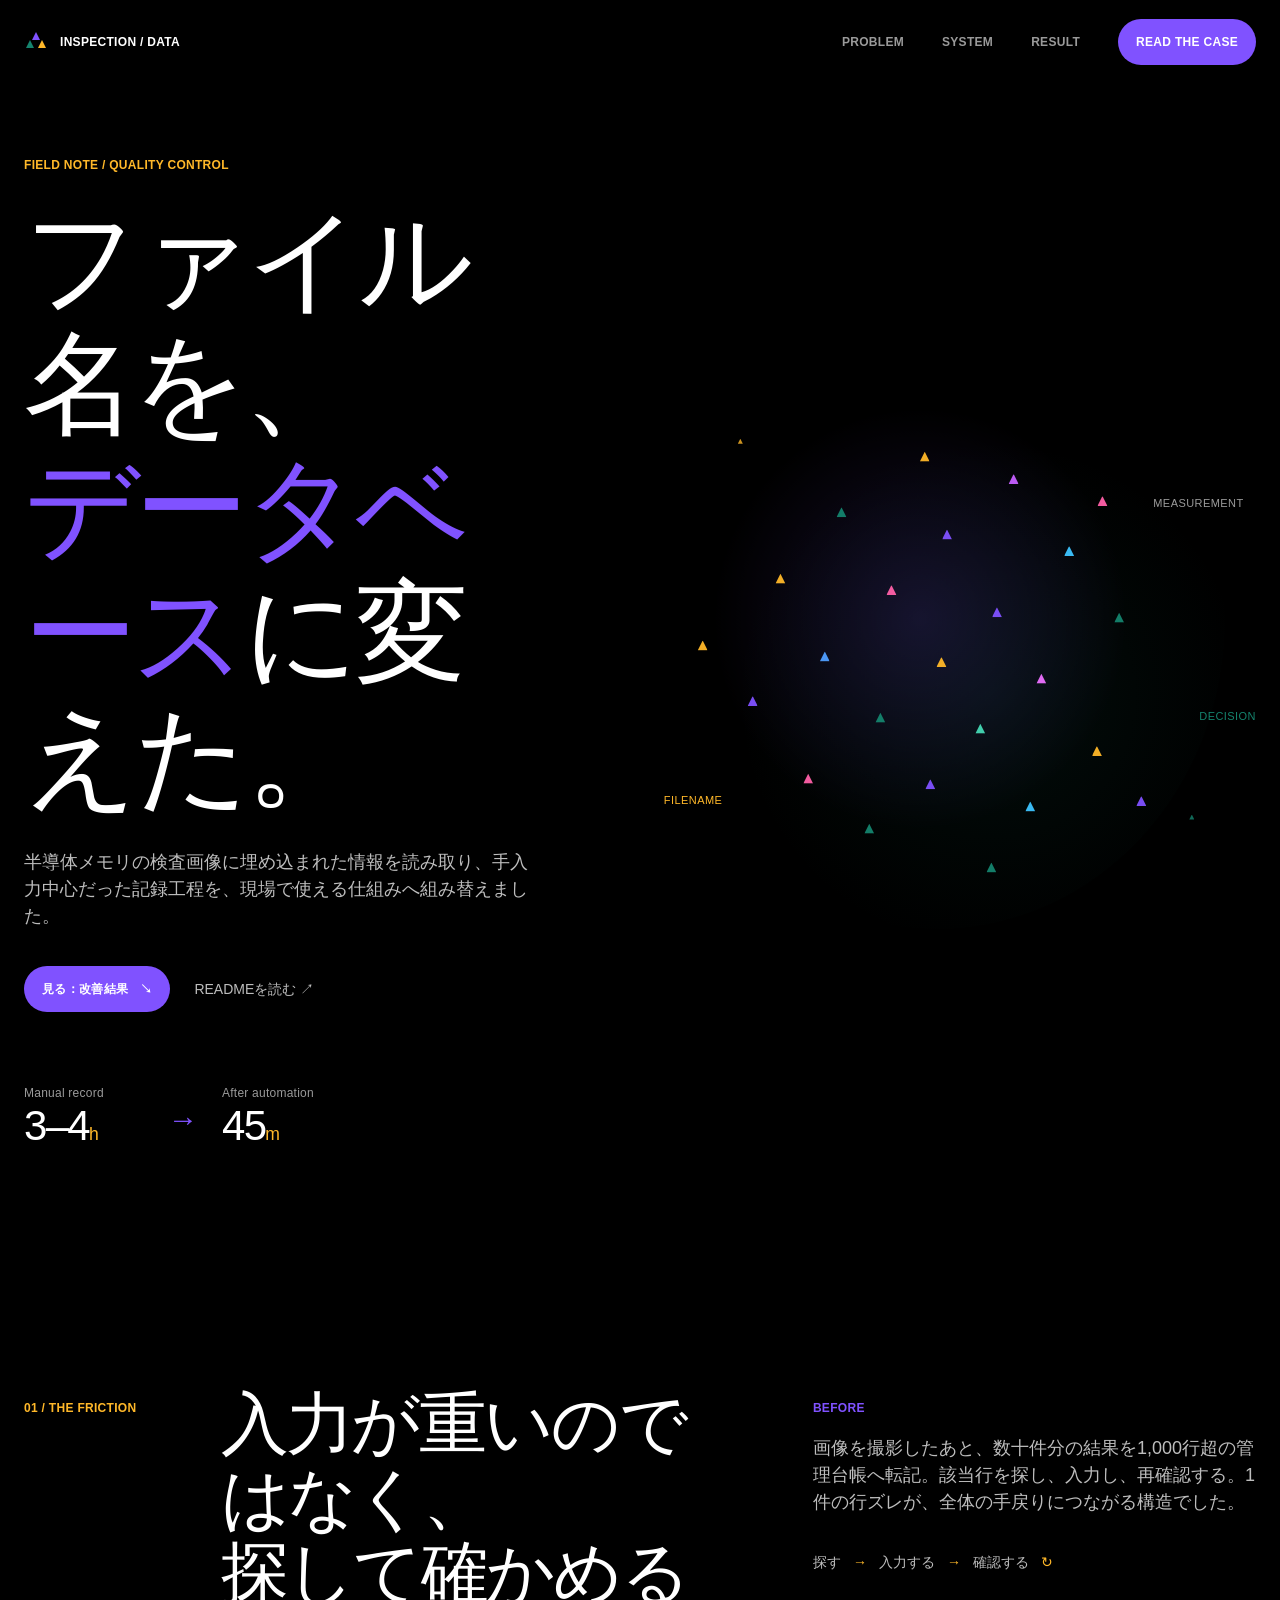
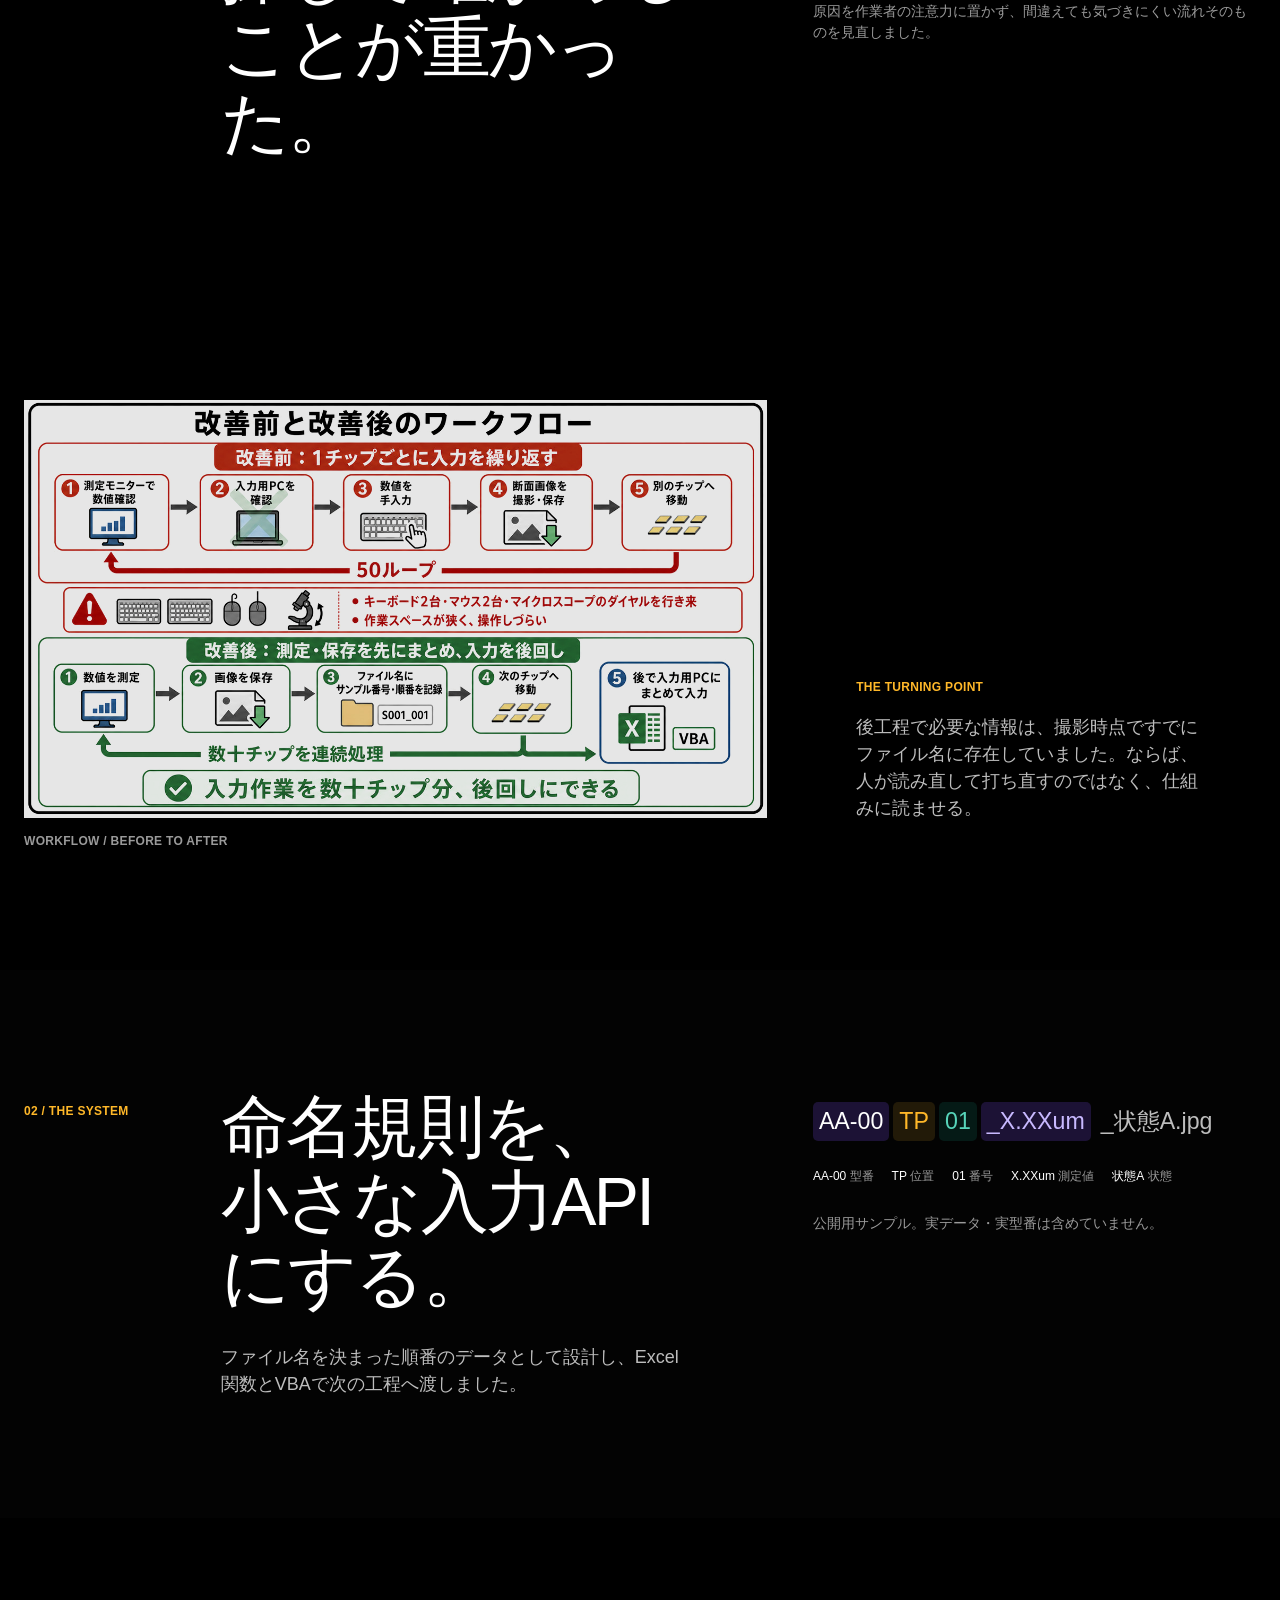
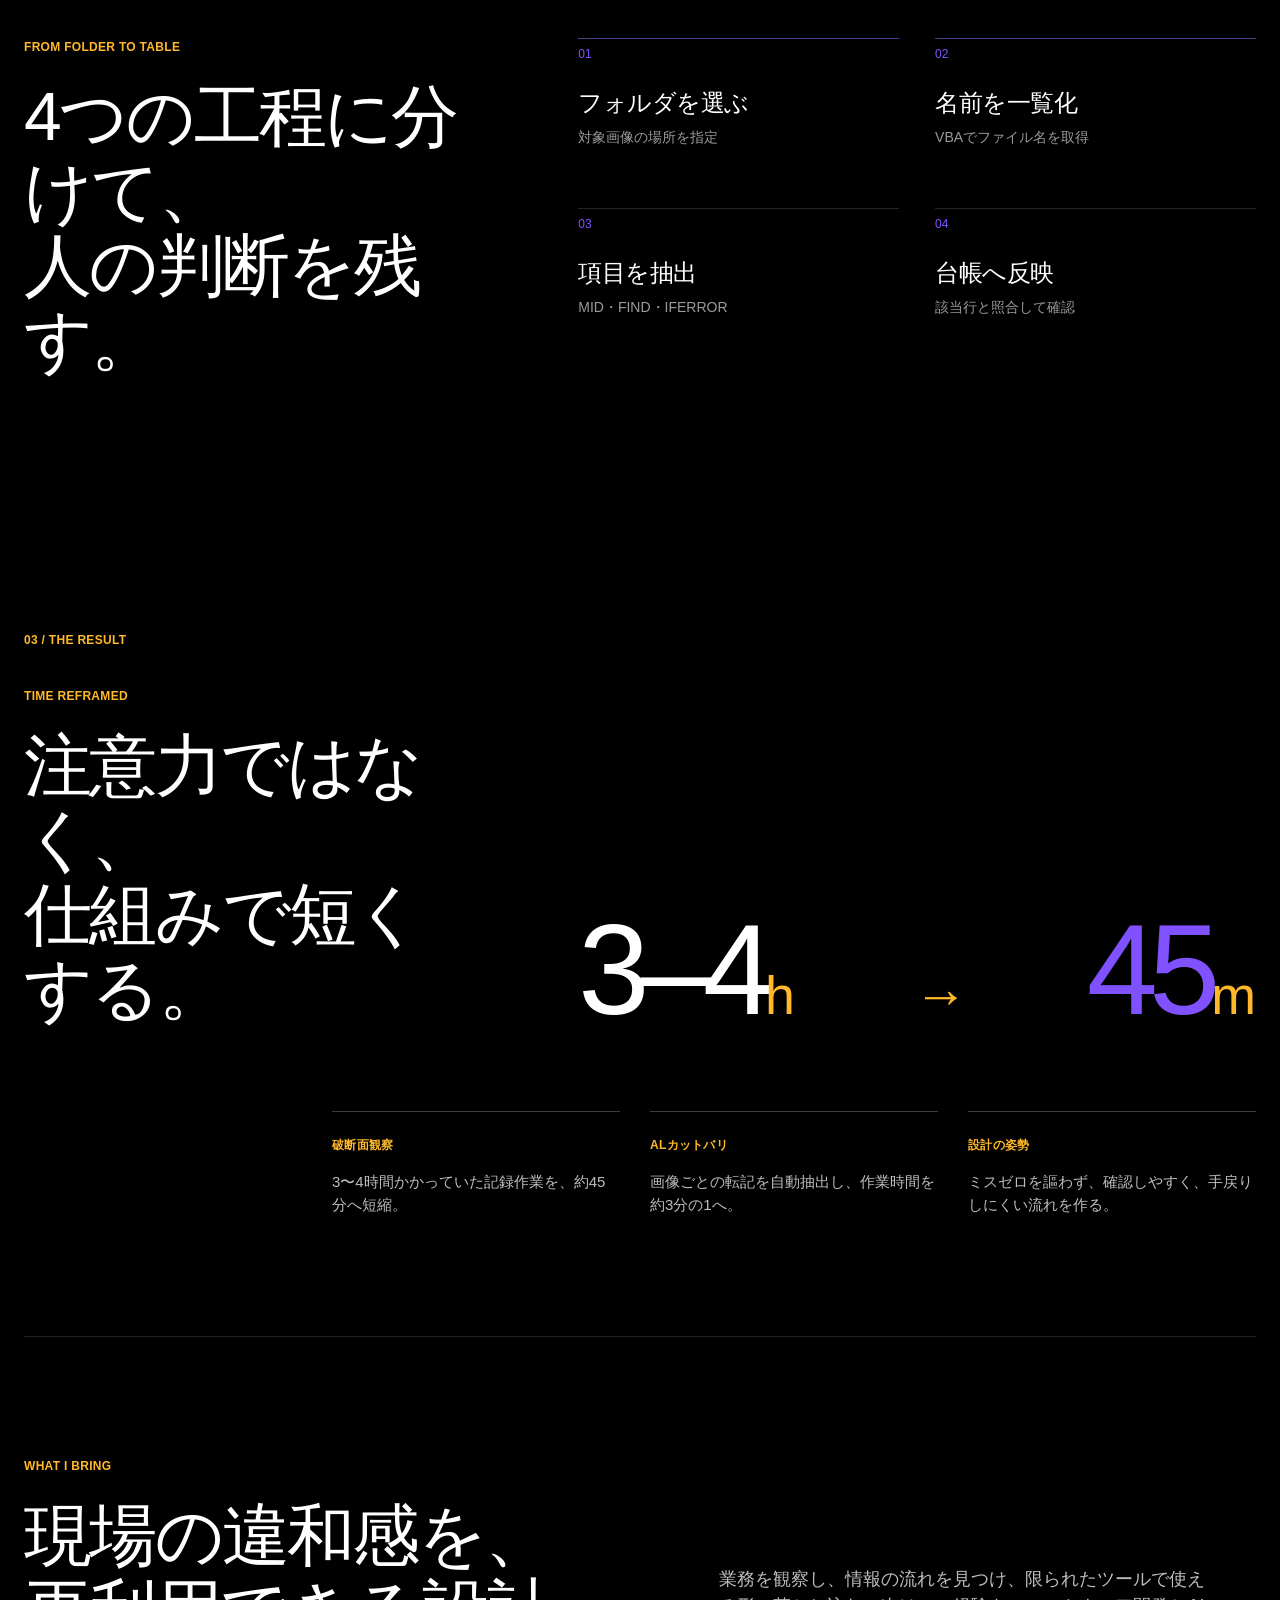
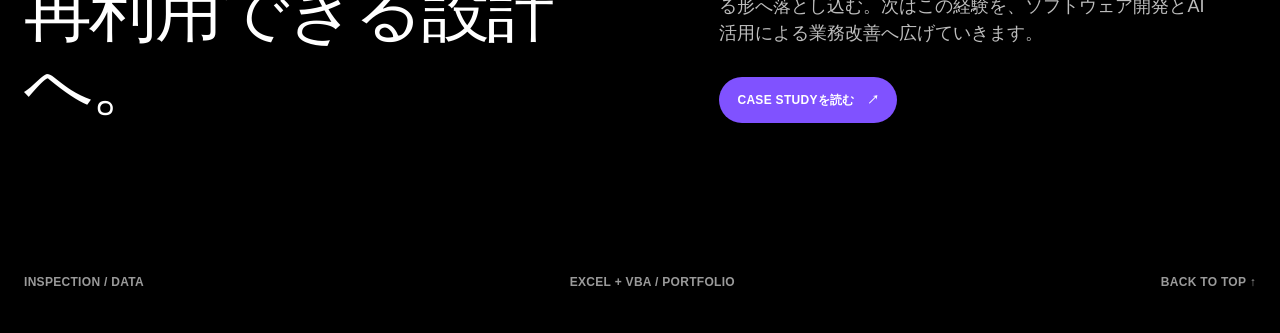
==== commit e8aff4de: "Add Refero-inspired portfolio landing page" ====
--- a/index.html
+++ b/index.html
@@ -1,422 +1,164 @@
 <!doctype html>
 <html lang="ja">
   <head>
-    <meta charset="utf-8" />
-    <meta name="viewport" content="width=device-width, initial-scale=1" />
-    <meta
-      name="description"
-      content="半導体検査工程の入力作業を、探す・入力する・確認する負担から見直したポートフォリオLPです。"
-    />
-    <title>半導体検査工程の業務改善ポートフォリオ</title>
-    <link rel="stylesheet" href="style.css" />
+    <meta charset="utf-8">
+    <meta name="viewport" content="width=device-width, initial-scale=1">
+    <meta name="description" content="半導体メモリ検査工程の手入力を、ファイル名・Excel関数・VBAで仕組み化したポートフォリオ">
+    <title>Inspection Data, Reframed | Portfolio</title>
+    <link rel="stylesheet" href="style_refero.css">
   </head>
   <body>
+    <a class="skip-link" href="#main">本文へ移動</a>
+
     <header class="site-header">
-      <a class="brand" href="#top">業務改善ポートフォリオ</a>
-      <nav class="site-nav" aria-label="主要ナビゲーション">
-        <a href="#background">業務背景</a>
-        <a href="#chip-strength">強度評価</a>
-        <a href="#pain">困りごと</a>
-        <a href="#idea">工夫</a>
-        <a href="#github">GitHub</a>
+      <a class="brand" href="#top" aria-label="Inspection Data, Reframed ホーム">
+        <span class="brand-mark" aria-hidden="true"><i></i><i></i><i></i></span>
+        <span>INSPECTION / DATA</span>
+      </a>
+      <nav class="site-nav" aria-label="メインナビゲーション">
+        <a href="#problem">PROBLEM</a>
+        <a href="#system">SYSTEM</a>
+        <a href="#result">RESULT</a>
+        <a class="nav-cta" href="https://github.com/Tomica-git/portfolio">READ THE CASE</a>
       </nav>
     </header>
 
-    <main id="top">
-      <section class="hero section-band">
-        <div class="container hero-grid">
-          <div class="hero-copy">
-            <p class="eyebrow">Excel業務改善 / GitHub Portfolio</p>
-            <h1>探して、入力して、また確認する作業を短くした話。</h1>
-            <p class="lead">
-              測定・画像撮影PCと、Excel台帳・集計用PCが分かれ、測定機から直接データ連携できない環境で、半導体メモリの評価記録をファイル名のルール化とExcel照合で見直しました。
-            </p>
-            <div class="hero-actions">
-              <a class="button primary" href="#background">業務背景を見る</a>
-              <a class="button secondary" href="https://github.com/Tomica-git/portfolio/blob/main/README.md">READMEで詳しく見る</a>
-              <a class="button ghost" href="https://github.com/Tomica-git/portfolio">GitHubを見る</a>
+    <main id="main">
+      <section id="top" class="hero section-shell">
+        <div class="hero-copy">
+          <p class="kicker amber">FIELD NOTE / QUALITY CONTROL</p>
+          <h1>ファイル名を、<br><em>データベース</em>に変えた。</h1>
+          <p class="hero-lead">半導体メモリの検査画像に埋め込まれた情報を読み取り、手入力中心だった記録工程を、現場で使える仕組みへ組み替えました。</p>
+          <div class="hero-actions">
+            <a class="primary-cta" href="#result">見る：改善結果 <span aria-hidden="true">↘</span></a>
+            <a class="text-link" href="https://github.com/Tomica-git/portfolio">READMEを読む <span aria-hidden="true">↗</span></a>
+          </div>
+          <dl class="hero-metrics">
+            <div>
+              <dt>Manual record</dt>
+              <dd>3–4<span>h</span></dd>
             </div>
+            <div class="metric-arrow" aria-hidden="true">→</div>
+            <div>
+              <dt>After automation</dt>
+              <dd>45<span>m</span></dd>
+            </div>
+          </dl>
+        </div>
+
+        <div class="constellation" aria-hidden="true">
+          <div class="constellation-core">
+            <i class="particle p01"></i><i class="particle p02"></i><i class="particle p03"></i>
+            <i class="particle p04"></i><i class="particle p05"></i><i class="particle p06"></i>
+            <i class="particle p07"></i><i class="particle p08"></i><i class="particle p09"></i>
+            <i class="particle p10"></i><i class="particle p11"></i><i class="particle p12"></i>
+            <i class="particle p13"></i><i class="particle p14"></i><i class="particle p15"></i>
+            <i class="particle p16"></i><i class="particle p17"></i><i class="particle p18"></i>
+            <i class="particle p19"></i><i class="particle p20"></i><i class="particle p21"></i>
+            <i class="particle p22"></i><i class="particle p23"></i><i class="particle p24"></i>
           </div>
-
-          <aside class="time-panel" aria-label="作業時間の改善">
-            <p class="panel-label">作業時間</p>
-            <div class="time-shift">
-              <span>3〜4時間</span>
-              <b aria-hidden="true">→</b>
-              <strong>約45分</strong>
-            </div>
-            <p class="one-line">人が探す作業を、Excelが照合する作業へ変えました。</p>
-            <div class="mini-stats">
-              <span>目視検索 → 自動照合</span>
-              <span>手入力 → 転記支援</span>
-              <span>再確認中心 → 確認ポイント集中</span>
-            </div>
-          </aside>
+          <span class="orbit-label label-a">measurement</span>
+          <span class="orbit-label label-b">filename</span>
+          <span class="orbit-label label-c">decision</span>
         </div>
       </section>
 
-      <section id="background" class="section">
-        <div class="container">
-          <div class="section-heading compact">
-            <p class="eyebrow">Background</p>
-            <h2>どういった製品を扱う工場の評価内容だったのか</h2>
-            <p class="one-line">PCやスマホに使われる半導体メモリについて、特定条件のウェハで強度の傾向を調べる工程でした。</p>
+      <section id="problem" class="section-shell split-section">
+        <div class="section-index amber">01 / THE FRICTION</div>
+        <div class="split-content">
+          <div>
+            <h2>入力が重いのではなく、<br>探して確かめることが重かった。</h2>
           </div>
-          <div class="background-layout">
-            <div class="background-copy">
-              <p>
-                前職では、PCやスマホなどに使われる半導体メモリの生産評価工程に関わっていました。ここで扱うのは、製品そのものの紹介ではなく、製造条件や材料条件によってチップの強度にどのような傾向が出るかを確認する評価業務です。
-              </p>
-              <p>
-                半導体メモリは、円盤状のウェハ上に多数の小さなチップを作り、後工程で1つずつ切り出して扱います。チップは薄く小さいため、切断や装置での取り扱いの中で、欠け・割れ・応力の影響を受けることがあります。
-              </p>
-            </div>
-            <div class="context-grid" aria-label="評価工程の概要">
-              <div class="context-item">
-                <b>対象領域</b>
-                <span>PCやスマホに使われる半導体メモリ</span>
-              </div>
-              <div class="context-item">
-                <b>評価対象</b>
-                <span>特定条件のウェハから取ったサンプル</span>
-              </div>
-              <div class="context-item">
-                <b>観察内容</b>
-                <span>破断面をマイクロスコープで撮影</span>
-              </div>
-              <div class="context-item">
-                <b>見たい関係</b>
-                <span>ウェハ箇所・破断面・抗圧力の相関</span>
-              </div>
-            </div>
+          <div class="body-column">
+            <p class="section-label">BEFORE</p>
+            <p>画像を撮影したあと、数十件分の結果を1,000行超の管理台帳へ転記。該当行を探し、入力し、再確認する。1件の行ズレが、全体の手戻りにつながる構造でした。</p>
+            <div class="friction-line"><span>探す</span><b>→</b><span>入力する</span><b>→</b><span>確認する</span><b>↻</b></div>
+            <p class="quiet-note">原因を作業者の注意力に置かず、間違えても気づきにくい流れそのものを見直しました。</p>
           </div>
         </div>
       </section>
 
-      <section id="chip-strength" class="section">
-        <div class="container">
-          <div class="section-heading compact">
-            <p class="eyebrow">Why Evaluate</p>
-            <h2>なぜチップ強度を評価するのか</h2>
-            <p class="one-line">チップは切り出し後に装置で持ち上げ、基板に載せ、ワイヤで接続して樹脂で封止されます。途中で割れ・欠け・微小クラックがあると、接続不良や歩留まり低下につながる場合があります。</p>
+      <section class="section-shell image-section">
+        <figure class="image-frame">
+          <img src="assets/slides/fracture-07-workflow-before-after.jpg" alt="検査記録の改善前と改善後のワークフロー図">
+          <figcaption>WORKFLOW / BEFORE TO AFTER</figcaption>
+        </figure>
+        <div class="image-note">
+          <p class="kicker amber">THE TURNING POINT</p>
+          <p>後工程で必要な情報は、撮影時点ですでにファイル名に存在していました。ならば、人が読み直して打ち直すのではなく、仕組みに読ませる。</p>
+        </div>
+      </section>
+
+      <section id="system" class="section-shell split-section dark-break">
+        <div class="section-index amber">02 / THE SYSTEM</div>
+        <div class="split-content">
+          <div>
+            <h2>命名規則を、<br>小さな入力APIにする。</h2>
+            <p class="section-subtitle">ファイル名を決まった順番のデータとして設計し、Excel関数とVBAで次の工程へ渡しました。</p>
           </div>
-          <div class="infographic-layout">
-            <figure class="infographic-frame">
-              <img
-                src="assets/images/chip-strength-infographic.png"
-                alt="ウェハからチップを切り出し、弱い力でピックアップして基板実装、ワイヤ接続、樹脂封止、検査へ進む流れと、外周部と中央部の強度ばらつき、割れ・欠け・微小クラック・接続不良・歩留まり低下の例を示した図解"
-                loading="lazy"
-              />
-              <figcaption>
-                公開用に一般化した説明図です。実製品名・実測値・会社名は含めていません。
-              </figcaption>
-            </figure>
-            <div class="infographic-notes" aria-label="図解の要点">
-              <article>
-                <h3>外周部はばらつきが出る場合がある</h3>
-                <p>ウェハ外周部は、切断時の欠けや応力の影響を受けやすく、中央部より強度にばらつきが出る場合があります。</p>
-              </article>
-              <article>
-                <h3>境目を見る評価</h3>
-                <p>どのくらいの弱い力なら安全に持ち上げられるか、その境目を評価して、取り扱い条件の見直しにつなげます。</p>
-              </article>
+          <div class="body-column">
+            <div class="filename-sample">
+              <span>AA-00</span><span>TP</span><span>01</span><span>_X.XXum</span><span>_状態A.jpg</span>
             </div>
+            <div class="filename-legend">
+              <span><b>AA-00</b> 型番</span>
+              <span><b>TP</b> 位置</span>
+              <span><b>01</b> 番号</span>
+              <span><b>X.XXum</b> 測定値</span>
+              <span><b>状態A</b> 状態</span>
+            </div>
+            <p class="quiet-note">公開用サンプル。実データ・実型番は含めていません。</p>
           </div>
         </div>
       </section>
 
-      <section class="section section-muted">
-        <div class="container">
-          <div class="section-heading compact">
-            <p class="eyebrow">Assigned Work</p>
-            <h2>その現場で頼まれた仕事内容と、教えられた手順の不便さ</h2>
-            <p class="one-line">評価そのものよりも、測定結果を正しい台帳セルへ移す手順が重い作業でした。</p>
+      <section class="section-shell process-section">
+        <div class="process-heading">
+          <p class="kicker amber">FROM FOLDER TO TABLE</p>
+          <h2>4つの工程に分けて、<br>人の判断を残す。</h2>
+        </div>
+        <ol class="process-list">
+          <li><span class="process-no">01</span><strong>フォルダを選ぶ</strong><p>対象画像の場所を指定</p></li>
+          <li><span class="process-no">02</span><strong>名前を一覧化</strong><p>VBAでファイル名を取得</p></li>
+          <li><span class="process-no">03</span><strong>項目を抽出</strong><p>MID・FIND・IFERROR</p></li>
+          <li><span class="process-no">04</span><strong>台帳へ反映</strong><p>該当行と照合して確認</p></li>
+        </ol>
+      </section>
+
+      <section id="result" class="section-shell result-section">
+        <div class="section-index amber">03 / THE RESULT</div>
+        <div class="result-topline">
+          <div>
+            <p class="kicker amber">TIME REFRAMED</p>
+            <h2>注意力ではなく、<br>仕組みで短くする。</h2>
           </div>
-          <div class="background-copy split-copy">
-            <div class="copy-block">
-              <h3>任された業務</h3>
-              <p>
-                そこで私は、破断面観察の記録業務を任されました。
-              </p>
-              <p>
-                この評価では、特定条件（材質など）のウェハから取ったサンプルチップに力をかけ、割れやすさを確認します。破断後はサンプルの破断面をマイクロスコープで撮影し、ウェハ上の箇所、破断面の状態、破断時の抗圧力を記録します。
-              </p>
-              <p>
-                目的は単品の合否を決めることではなく、ウェハの箇所、材料条件、破断面、抗圧力の相関傾向を把握することです。どこに弱い傾向が出るのかを調べることで、品質改善や工程条件の見直しにつながる手がかりを得ます。
-              </p>
-            </div>
-            <div class="copy-block">
-              <h3>教えられた手順の不便さ</h3>
-              <p>
-                ただし現場の流れは単純ではありませんでした。測定器につながった旧型の測定・画像撮影PCと、Excel台帳や集計・発表に使う支給PCが分かれており、データ流出を防ぐためにPC間のやりとりはUSB経由に限られていました。さらに、測定値を別PCの台帳へ直接入力する機能もなく、測定機から台帳へ直接データを送ることができない環境でした。
-              </p>
-              <p>
-                そのため、1サンプルごとに測定・画像撮影PCで数値を確認し、画像名を入力して撮影した後、別PCのExcel台帳へ同じ数値を手入力する必要がありました。この往復が数十サンプル分続くため、入力そのものだけでなく、確認先を切り替えるたびのロスと集中の途切れが大きな負担になっていました。
-              </p>
-              <p>
-                さらに、入力先は単純な空欄ではありません。事前に数千行規模の破断テスト台帳からピックアップされた数十行について、正しいセルを探し、対応する測定値を間違えずに入れる必要がありました。つまりExcelの記録ミスは、単なる入力ミスではなく、位置や方向の傾向を見誤る原因にもなり得ます。
-              </p>
-            </div>
+          <div class="big-result" aria-label="3から4時間が約45分に短縮">
+            <span>3–4<span class="unit">h</span></span><b>→</b><strong>45<span class="unit">m</span></strong>
           </div>
-          <div class="device-flow" aria-label="改善前の端末間の流れ">
-            <div class="device-step">
-              <b>測定・画像撮影PC</b>
-              <small>測定器接続・旧型・大型モニター</small>
-              <span>測定器の数値を確認し、画像名を入力して撮影</span>
-            </div>
-            <div class="device-arrow">
-              <small>データ流出を防ぐためUSB経由のみ</small>
-              <span>→</span>
-            </div>
-            <div class="device-step">
-              <b>Excel台帳・集計PC</b>
-              <small>支給された新しめの業務用PC</small>
-              <span>該当行を探し、測定値を手入力して後工程で集計</span>
-            </div>
-            <div class="device-note">
-              <b>制約</b>
-              <span>PCの新旧や性能差ではなく、測定器側から台帳側へ直接連携できず、測定値を直接別PCへ入力する機能もないことが問題でした。数十サンプル分を1件ずつPC間で見比べ、数千行規模の台帳から正しいセルを探して手入力していました。</span>
-            </div>
-          </div>
+        </div>
+        <div class="result-details">
+          <div><span class="detail-label">破断面観察</span><p>3〜4時間かかっていた記録作業を、約45分へ短縮。</p></div>
+          <div><span class="detail-label">ALカットバリ</span><p>画像ごとの転記を自動抽出し、作業時間を約3分の1へ。</p></div>
+          <div><span class="detail-label">設計の姿勢</span><p>ミスゼロを謳わず、確認しやすく、手戻りしにくい流れを作る。</p></div>
         </div>
       </section>
 
-      <section id="summary" class="section">
-        <div class="container">
-          <div class="section-heading compact">
-            <p class="eyebrow">Summary</p>
-            <h2>3分でわかる全体像</h2>
-            <p class="one-line">価値があったのは、直接連携できない情報を正しく結びつける負担を減らしたことです。</p>
-          </div>
-          <div class="story-cards">
-            <article class="story-card">
-              <span class="icon-badge" aria-hidden="true">🔍</span>
-              <h3>困りごと</h3>
-              <p>2台のPCを見比べ、数千行規模の台帳から対象の数十行を目で探していた。</p>
-            </article>
-            <article class="story-card">
-              <span class="icon-badge" aria-hidden="true">🏷️</span>
-              <h3>工夫</h3>
-              <p>画像名に略号データを入れ、Excelが読める入力元にした。</p>
-            </article>
-            <article class="story-card">
-              <span class="icon-badge" aria-hidden="true">✅</span>
-              <h3>結果</h3>
-              <p>主な作業が手入力から照合確認へ移り、約45分まで短縮した。</p>
-            </article>
-          </div>
-          <div class="summary-visuals" aria-label="困りごとから改善までのイメージ">
-            <figure class="summary-visual">
-              <img
-                src="assets/images/workplace-pain-illustration.png"
-                alt="旧型の測定器接続PCと支給されたExcel台帳PCを往復し、数十サンプル分を1件ずつ見比べながら入力していた改善前のイラスト"
-                loading="lazy"
-              />
-              <figcaption>改善前：2台PCを見比べて手入力</figcaption>
-            </figure>
-            <figure class="summary-visual">
-              <img
-                src="assets/images/workflow-solution-illustration.png"
-                alt="画像名に略号データを入れ、Excelで読み取りやすい入力元にして照合確認へ移した改善後のイラスト"
-                loading="lazy"
-              />
-              <figcaption>改善後：画像名を入力元にして照合</figcaption>
-            </figure>
-          </div>
+      <section class="section-shell closing-section">
+        <div>
+          <p class="kicker amber">WHAT I BRING</p>
+          <h2>現場の違和感を、<br>再利用できる設計へ。</h2>
         </div>
-      </section>
-
-      <section id="pain" class="section section-muted">
-        <div class="container">
-          <div class="section-heading compact">
-            <p class="eyebrow">Before</p>
-            <h2>改善前：時間が溶けていた流れ</h2>
-            <p class="one-line">直接データ連携できないため、1サンプルごとに2台のPCを見比べながら台帳へ手入力していました。</p>
-          </div>
-          <div class="flow-diagram before-flow" aria-label="改善前の流れ図">
-            <div class="flow-step"><span>📷</span><b>数値確認・撮影</b></div>
-            <div class="flow-arrow" aria-hidden="true">→</div>
-            <div class="flow-step"><span>🏷️</span><b>画像名を入力</b></div>
-            <div class="flow-arrow" aria-hidden="true">→</div>
-            <div class="flow-step pain-point"><span>🖥️</span><b>別PCの台帳へ切替</b></div>
-            <div class="flow-arrow" aria-hidden="true">→</div>
-            <div class="flow-step pain-point"><span>🔍</span><b>対象セルを探す</b><small>数千行規模の台帳から確認</small></div>
-            <div class="flow-arrow" aria-hidden="true">→</div>
-            <div class="flow-step pain-point"><span>⌨️</span><b>手入力</b><small>次サンプルで繰り返す</small></div>
-          </div>
-          <div class="burden-grid">
-            <div class="burden-card">1件ごとのPC切替</div>
-            <div class="burden-card">測定値を読み取る時間</div>
-            <div class="burden-card">画像名を入力する時間</div>
-            <div class="burden-card">対象セルを探す時間</div>
-            <div class="burden-card">入力ミスを確認する時間</div>
-          </div>
-        </div>
-      </section>
-
-      <section class="section">
-        <div class="container">
-          <div class="section-heading compact">
-            <p class="eyebrow">Bottleneck</p>
-            <h2>肝心だったのは、数十件の「正しい入力先」を探すこと</h2>
-            <p class="one-line">大変だったのは測定値を打つことより、数千行規模の台帳から対応するセルを間違えずに探すことでした。</p>
-          </div>
-          <div class="manual-grid">
-            <div class="manual-card">
-              <b>入力元</b>
-              <span>測定・画像撮影PCで確認した数値と、画像名に入れた略号データ</span>
-            </div>
-            <div class="manual-card">
-              <b>入力先</b>
-              <span>事前に破断テスト結果からピックアップされた、数十サンプル分の台帳セル</span>
-            </div>
-            <div class="manual-card">
-              <b>負担</b>
-              <span>1件ごとにPCを切り替え、対象行を探し、数値を入れ、行ズレがないか確認</span>
-            </div>
-          </div>
-        </div>
-      </section>
-
-      <section id="idea" class="section">
-        <div class="container">
-          <div class="section-heading compact">
-            <p class="eyebrow">Idea</p>
-            <h2>工夫：ファイル名を小さなデータにした</h2>
-            <p class="one-line">画像名に略号データを入れ、後からExcelでまとめて読み取れるようにしました。</p>
-          </div>
-          <figure class="filename-map">
-            <figcaption>公開用ダミー例：WF-A_EDGE04_DIR1_7.56um_STATUS-A.jpg</figcaption>
-            <div class="filename-code" aria-label="ファイル名の分解例">
-              <span data-label="ウェハ">WF-A</span>
-              <span data-label="位置">EDGE</span>
-              <span data-label="番号">04</span>
-              <span data-label="方向">DIR1</span>
-              <span data-label="測定値">7.56um</span>
-              <span data-label="状態">STATUS-A</span>
-            </div>
-          </figure>
-        </div>
-      </section>
-
-      <section id="after" class="section section-accent">
-        <div class="container">
-          <div class="section-heading compact">
-            <p class="eyebrow">After</p>
-            <h2>改善後：Excelが正しい行を探す流れへ</h2>
-            <p class="one-line">人が台帳を探す代わりに、画像名から抽出した情報でExcelが照合します。</p>
-          </div>
-          <div class="flow-diagram after-flow" aria-label="改善後の流れ図">
-            <div class="flow-step"><span>📷</span><b>略号入り画像名で保存</b></div>
-            <div class="flow-arrow" aria-hidden="true">→</div>
-            <div class="flow-step"><span>📁</span><b>1フォルダに集約</b></div>
-            <div class="flow-arrow" aria-hidden="true">→</div>
-            <div class="flow-step"><span>📄</span><b>filelist A列へ一覧化</b></div>
-            <div class="flow-arrow" aria-hidden="true">→</div>
-            <div class="flow-step good-point"><span>🧩</span><b>文字位置とIFで分解</b></div>
-            <div class="flow-arrow" aria-hidden="true">→</div>
-            <div class="flow-step good-point"><span>✅</span><b>照合・転記</b></div>
-          </div>
-        </div>
-      </section>
-
-      <section class="section">
-        <div class="container">
-          <div class="section-heading compact">
-            <p class="eyebrow">Result</p>
-            <h2>何が楽になったか</h2>
-            <p class="one-line">作業の山場が「探す・入力する」から「結果を確認する」へ移りました。</p>
-          </div>
-          <div class="comparison-grid">
-            <article class="compare-card before-card">
-              <h3>Before</h3>
-              <ul>
-                <li>2台のPCを1件ごとに切替</li>
-                <li>数千行規模の台帳から対象セルを探す</li>
-                <li>測定値を手入力</li>
-                <li>行ズレと入力内容を確認</li>
-              </ul>
-            </article>
-            <article class="compare-card after-card">
-              <h3>After</h3>
-              <ul>
-                <li>フォルダ内のファイル名を一覧化</li>
-                <li>画像名から必要情報を抽出</li>
-                <li>複合キーで正しい行へ照合</li>
-                <li>同程度の件数で約45分</li>
-              </ul>
-            </article>
-          </div>
-        </div>
-      </section>
-
-      <section class="section section-muted">
-        <div class="container">
-          <div class="section-heading compact">
-            <p class="eyebrow">Tools</p>
-            <h2>技術は後ろで支える役割</h2>
-            <p class="one-line">技術名よりも、どの負担を減らすために使ったかを大事にしました。</p>
-          </div>
-          <div class="role-grid">
-            <article class="role-card">
-              <span class="tool-icon" aria-hidden="true">📁</span>
-              <h3>VBA</h3>
-              <p>フォルダ内のファイル名をfilelistシートのA列へ上から順に出す。</p>
-            </article>
-            <article class="role-card">
-              <span class="tool-icon" aria-hidden="true">✂️</span>
-              <h3>Excel関数</h3>
-              <p>文字位置とIF分岐で、画像名から項目を分解する。</p>
-            </article>
-            <article class="role-card">
-              <span class="tool-icon" aria-hidden="true">🔑</span>
-              <h3>複合キー</h3>
-              <p>貼り付け場所変換シートの情報を台帳の正しい行と照合する。</p>
-            </article>
-            <article class="role-card">
-              <span class="tool-icon text-icon" aria-hidden="true">Py</span>
-              <h3>Python</h3>
-              <p>命名ルールや抽出結果の確認を助ける補助。</p>
-            </article>
-          </div>
-        </div>
-      </section>
-
-      <section class="section">
-        <div class="container">
-          <div class="section-heading compact">
-            <p class="eyebrow">Learning</p>
-            <h2>成果と学び</h2>
-            <p class="one-line">自動化だけでなく、ミスが起きにくい流れへ変えました。</p>
-          </div>
-          <div class="learning-strip">
-            <span>作業を分解する</span>
-            <b aria-hidden="true">→</b>
-            <span>間違いやすい場所を見つける</span>
-            <b aria-hidden="true">→</b>
-            <span>仕組みで支える</span>
-          </div>
-        </div>
-      </section>
-
-      <section id="github" class="section section-dark">
-        <div class="container github-grid">
-          <div>
-            <p class="eyebrow">GitHub Link</p>
-            <h2>詳細はGitHubへ</h2>
-            <p class="one-line">このLPは入口、READMEとサンプルファイルは公開用に一般化した裏付けです。</p>
-          </div>
-          <div class="github-actions" aria-label="GitHub関連リンク">
-            <a class="button primary" href="#summary">概要を見る</a>
-            <a class="button secondary dark" href="https://github.com/Tomica-git/portfolio/blob/main/README.md">READMEで仕組みを見る</a>
-            <a class="button ghost dark" href="https://github.com/Tomica-git/portfolio/tree/main/Python%20VBA">GitHubでコードを見る</a>
-          </div>
+        <div class="closing-copy">
+          <p>業務を観察し、情報の流れを見つけ、限られたツールで使える形へ落とし込む。次はこの経験を、ソフトウェア開発とAI活用による業務改善へ広げていきます。</p>
+          <a class="primary-cta" href="https://github.com/Tomica-git/portfolio">CASE STUDYを読む <span aria-hidden="true">↗</span></a>
         </div>
       </section>
     </main>
 
-    <footer class="site-footer">
-      <p>公開可能な情報とダミーデータをもとにした業務改善ポートフォリオです。</p>
+    <footer class="site-footer section-shell">
+      <span>INSPECTION / DATA</span>
+      <span>EXCEL + VBA / PORTFOLIO</span>
+      <a href="#top">BACK TO TOP ↑</a>
     </footer>
   </body>
 </html>
--- a/style_refero.css
+++ b/style_refero.css
@@ -0,0 +1,405 @@
+:root {
+  --void: #000000;
+  --white: #ffffff;
+  --ash: #9a9a9a;
+  --silver: #bdbdbd;
+  --iris: #8052ff;
+  --saffron: #ffb829;
+  --verdant: #15846e;
+  --page-max: 1280px;
+  --unit: 6px;
+  --display: clamp(4.25rem, 9vw, 7.06rem);
+}
+
+* { box-sizing: border-box; }
+
+html { scroll-behavior: smooth; }
+
+body {
+  margin: 0;
+  color: var(--white);
+  background: var(--void);
+  font-family: "Avenir Next", "Hiragino Sans", "Yu Gothic", sans-serif;
+  font-size: 18px;
+  font-weight: 300;
+  line-height: 1.5;
+  font-feature-settings: "ss01" 1;
+  overflow-x: hidden;
+}
+
+a { color: inherit; }
+
+img { display: block; max-width: 100%; }
+
+.skip-link {
+  position: absolute;
+  top: -100px;
+  left: 24px;
+  z-index: 100;
+  padding: 12px 18px;
+  color: var(--void);
+  background: var(--saffron);
+}
+
+.skip-link:focus { top: 18px; }
+
+.site-header,
+.site-footer,
+.section-shell {
+  width: min(var(--page-max), calc(100% - 48px));
+  margin: 0 auto;
+}
+
+.site-header {
+  display: flex;
+  align-items: center;
+  justify-content: space-between;
+  gap: 30px;
+  min-height: 84px;
+  padding: 18px 0;
+}
+
+.brand {
+  display: inline-flex;
+  align-items: center;
+  gap: 12px;
+  color: var(--white);
+  font-size: 12px;
+  font-weight: 600;
+  letter-spacing: .025em;
+  text-decoration: none;
+}
+
+.brand-mark {
+  position: relative;
+  display: inline-block;
+  width: 24px;
+  height: 24px;
+}
+
+.brand-mark i,
+.particle {
+  position: absolute;
+  display: block;
+  width: 8px;
+  height: 8px;
+  background: var(--iris);
+  clip-path: polygon(50% 0, 100% 100%, 0 100%);
+}
+
+.brand-mark i:nth-child(1) { top: 2px; left: 8px; }
+.brand-mark i:nth-child(2) { top: 10px; left: 2px; background: var(--verdant); }
+.brand-mark i:nth-child(3) { top: 10px; left: 14px; background: var(--saffron); }
+
+.site-nav {
+  display: flex;
+  align-items: center;
+  gap: clamp(16px, 3vw, 38px);
+  color: var(--ash);
+  font-size: 12px;
+  font-weight: 600;
+  letter-spacing: .025em;
+}
+
+.site-nav a { text-decoration: none; }
+.site-nav a:hover,
+.site-nav a:focus-visible { color: var(--white); }
+
+.nav-cta,
+.primary-cta {
+  display: inline-flex;
+  align-items: center;
+  justify-content: center;
+  gap: 12px;
+  min-height: 46px;
+  padding: 13px 18px;
+  border-radius: 24px;
+  color: var(--white) !important;
+  background: var(--iris);
+  font-size: 12px;
+  font-weight: 600;
+  letter-spacing: .025em;
+  text-decoration: none;
+  transition: transform .2s ease, background-color .2s ease;
+}
+
+.nav-cta:hover,
+.primary-cta:hover { background: #936dff; transform: translateY(-2px); }
+
+.hero {
+  position: relative;
+  display: grid;
+  grid-template-columns: minmax(0, .92fr) minmax(360px, 1.08fr);
+  gap: clamp(48px, 7vw, 120px);
+  align-items: center;
+  min-height: calc(100vh - 84px);
+  padding: 72px 0 120px;
+}
+
+.hero-copy { position: relative; z-index: 1; }
+
+.kicker,
+.section-index,
+.section-label,
+.detail-label,
+.image-frame figcaption,
+.site-footer {
+  font-size: 12px;
+  font-weight: 600;
+  letter-spacing: .025em;
+}
+
+.kicker { margin: 0 0 24px; }
+.amber { color: var(--saffron); }
+
+h1,
+h2 {
+  margin: 0;
+  font-weight: 400;
+  letter-spacing: -.04em;
+  line-height: 1.1;
+}
+
+h1 {
+  max-width: 760px;
+  font-size: var(--display);
+}
+
+h1 em {
+  color: var(--iris);
+  font-style: normal;
+}
+
+h2 { font-size: clamp(2.5rem, 5.3vw, 4.875rem); }
+
+.hero-lead {
+  max-width: 510px;
+  margin: 30px 0 0;
+  color: var(--silver);
+  font-size: 18px;
+  font-weight: 300;
+}
+
+.hero-actions {
+  display: flex;
+  flex-wrap: wrap;
+  align-items: center;
+  gap: 24px;
+  margin-top: 36px;
+}
+
+.text-link {
+  color: var(--silver);
+  font-size: 14px;
+  text-decoration: none;
+}
+
+.text-link:hover,
+.text-link:focus-visible { color: var(--saffron); }
+
+.hero-metrics {
+  display: flex;
+  align-items: end;
+  gap: 24px;
+  max-width: 520px;
+  margin: 72px 0 0;
+}
+
+.hero-metrics div:not(.metric-arrow) { min-width: 120px; }
+.hero-metrics dt { color: var(--ash); font-size: 12px; letter-spacing: .02em; }
+.hero-metrics dd { margin: 3px 0 0; color: var(--white); font-size: 42px; font-weight: 400; letter-spacing: -.04em; line-height: 1; }
+.hero-metrics dd span,
+.big-result .unit { color: var(--saffron); font-size: .42em; letter-spacing: 0; }
+.metric-arrow { padding-bottom: 5px; color: var(--iris); font-size: 30px; }
+
+.constellation {
+  position: relative;
+  min-height: 560px;
+  isolation: isolate;
+}
+
+.constellation::before,
+.constellation::after {
+  position: absolute;
+  content: "";
+  display: block;
+  width: 5px;
+  height: 5px;
+  background: var(--saffron);
+  clip-path: polygon(50% 0, 100% 100%, 0 100%);
+  opacity: .8;
+}
+
+.constellation::before { top: 12%; left: 16%; }
+.constellation::after { right: 10%; bottom: 20%; background: var(--verdant); }
+
+.constellation-core {
+  position: absolute;
+  top: 50%;
+  left: 50%;
+  width: min(560px, 90%);
+  aspect-ratio: 1;
+  transform: translate(-50%, -50%);
+  border-radius: 46% 54% 52% 48% / 55% 44% 56% 45%;
+  background: radial-gradient(ellipse at 45% 44%, rgba(128, 82, 255, .16), transparent 48%), radial-gradient(ellipse at 58% 58%, rgba(21, 132, 110, .10), transparent 56%);
+  animation: breathe 8s ease-in-out infinite;
+}
+
+.particle { width: 10px; height: 10px; opacity: .95; animation: float 5s ease-in-out infinite; }
+.p01 { top: 14%; left: 45%; background: var(--saffron); }
+.p02 { top: 18%; left: 61%; background: #c65fff; animation-delay: -.8s; }
+.p03 { top: 24%; left: 30%; background: var(--verdant); animation-delay: -1.4s; }
+.p04 { top: 28%; left: 49%; background: var(--iris); animation-delay: -2.1s; }
+.p05 { top: 31%; left: 71%; background: #3ec5ff; animation-delay: -3s; }
+.p06 { top: 36%; left: 19%; background: var(--saffron); animation-delay: -1.1s; }
+.p07 { top: 38%; left: 39%; background: #ff60a8; animation-delay: -3.7s; }
+.p08 { top: 42%; left: 58%; background: var(--iris); animation-delay: -2.6s; }
+.p09 { top: 43%; left: 80%; background: var(--verdant); animation-delay: -4.1s; }
+.p10 { top: 50%; left: 27%; background: #4f9dff; animation-delay: -1.9s; }
+.p11 { top: 51%; left: 48%; background: var(--saffron); animation-delay: -3.3s; }
+.p12 { top: 54%; left: 66%; background: #ed70ff; animation-delay: -.4s; }
+.p13 { top: 58%; left: 14%; background: var(--iris); animation-delay: -2.5s; }
+.p14 { top: 61%; left: 37%; background: var(--verdant); animation-delay: -4s; }
+.p15 { top: 63%; left: 55%; background: #45d8b5; animation-delay: -1.2s; }
+.p16 { top: 67%; left: 76%; background: var(--saffron); animation-delay: -3.1s; }
+.p17 { top: 72%; left: 24%; background: #ff60a8; animation-delay: -2.2s; }
+.p18 { top: 73%; left: 46%; background: var(--iris); animation-delay: -4.4s; }
+.p19 { top: 77%; left: 64%; background: #3ec5ff; animation-delay: -.7s; }
+.p20 { top: 81%; left: 35%; background: var(--verdant); animation-delay: -3.5s; }
+.p21 { top: 22%; left: 77%; background: #ff60a8; animation-delay: -1.8s; }
+.p22 { top: 48%; left: 5%; background: var(--saffron); animation-delay: -2.9s; }
+.p23 { top: 76%; left: 84%; background: var(--iris); animation-delay: -4.6s; }
+.p24 { top: 88%; left: 57%; background: var(--verdant); animation-delay: -1.6s; }
+
+.orbit-label {
+  position: absolute;
+  color: var(--ash);
+  font-size: 11px;
+  letter-spacing: .04em;
+  text-transform: uppercase;
+}
+
+.label-a { top: 22%; right: 2%; }
+.label-b { bottom: 22%; left: 4%; color: var(--saffron); }
+.label-c { top: 60%; right: 0; color: var(--verdant); }
+
+.split-section,
+.image-section,
+.process-section,
+.result-section,
+.closing-section {
+  padding-top: 120px;
+  padding-bottom: 120px;
+}
+
+.split-section { display: grid; grid-template-columns: 120px 1fr; gap: clamp(24px, 6vw, 100px); }
+.section-index { padding-top: 12px; white-space: nowrap; }
+.split-content { display: grid; grid-template-columns: minmax(0, 1.05fr) minmax(280px, .95fr); gap: clamp(36px, 8vw, 130px); align-items: start; }
+.body-column { max-width: 500px; padding-top: 12px; }
+.body-column > p:not(.section-label):not(.quiet-note),
+.section-subtitle,
+.image-note p:last-child,
+.closing-copy p { margin: 0; color: var(--silver); }
+.section-label { margin: 0 0 18px; color: var(--iris); }
+.quiet-note { margin: 28px 0 0; color: var(--ash); font-size: 14px; }
+.friction-line { display: flex; flex-wrap: wrap; align-items: center; gap: 12px; margin-top: 36px; color: var(--white); font-size: 14px; }
+.friction-line span { color: var(--silver); }
+.friction-line b { color: var(--saffron); font-weight: 400; }
+.section-subtitle { max-width: 460px; margin-top: 30px; font-size: 18px; }
+
+.image-section { display: grid; grid-template-columns: minmax(0, 1.3fr) minmax(220px, .7fr); gap: clamp(28px, 7vw, 110px); align-items: end; }
+.image-frame { margin: 0; }
+.image-frame img { width: 100%; opacity: .9; filter: saturate(.75) contrast(1.08); }
+.image-frame figcaption { margin-top: 14px; color: var(--ash); }
+.image-note { max-width: 350px; padding-bottom: 28px; }
+.image-note .kicker { margin-bottom: 18px; }
+
+.dark-break { position: relative; }
+.dark-break::before { position: absolute; top: 0; right: -50vw; bottom: 0; left: -50vw; z-index: -1; content: ""; background: #030303; }
+.filename-sample { display: flex; flex-wrap: wrap; gap: 4px; font-size: clamp(1rem, 2vw, 1.45rem); line-height: 1.4; }
+.filename-sample span { padding: 3px 6px; border-radius: 5px; background: rgba(128, 82, 255, .2); }
+.filename-sample span:nth-child(2) { color: var(--saffron); background: rgba(255, 184, 41, .12); }
+.filename-sample span:nth-child(3) { color: #57d4ba; background: rgba(21, 132, 110, .18); }
+.filename-sample span:nth-child(4) { color: #c8b9ff; }
+.filename-sample span:nth-child(5) { color: var(--silver); background: transparent; }
+.filename-legend { display: flex; flex-wrap: wrap; gap: 10px 18px; margin-top: 26px; color: var(--ash); font-size: 12px; }
+.filename-legend b { color: var(--white); font-weight: 400; }
+
+.process-section { display: grid; grid-template-columns: minmax(260px, .8fr) 1.2fr; gap: clamp(36px, 8vw, 140px); }
+.process-heading h2 { margin-top: 22px; }
+.process-list { display: grid; grid-template-columns: 1fr 1fr; gap: 0 36px; padding: 0; margin: 0; list-style: none; }
+.process-list li { min-height: 160px; padding: 6px 0 28px; border-top: 1px solid #242424; }
+.process-list li:nth-child(-n+2) { border-top-color: #4b3a86; }
+.process-no { display: block; margin-bottom: 22px; color: var(--iris); font-size: 12px; }
+.process-list strong { display: block; font-size: 24px; font-weight: 400; letter-spacing: -.02em; }
+.process-list p { margin: 6px 0 0; color: var(--ash); font-size: 14px; }
+
+.result-section { position: relative; }
+.result-topline { display: grid; grid-template-columns: minmax(260px, .8fr) 1.2fr; gap: clamp(36px, 8vw, 140px); align-items: end; margin-top: 38px; }
+.big-result { display: flex; align-items: baseline; justify-content: space-between; gap: 18px; color: var(--white); font-size: clamp(4rem, 10vw, 9rem); font-weight: 400; letter-spacing: -.07em; line-height: .9; white-space: nowrap; }
+.big-result b { color: var(--saffron); font-size: .42em; font-weight: 400; letter-spacing: 0; }
+.big-result strong { color: var(--iris); font-weight: 400; }
+.result-details { display: grid; grid-template-columns: repeat(3, 1fr); gap: 30px; margin: 84px 0 0 25%; }
+.result-details > div { padding-top: 18px; border-top: 1px solid #3d3d3d; }
+.detail-label { color: var(--saffron); }
+.result-details p { margin: 14px 0 0; color: var(--silver); font-size: 15px; }
+
+.closing-section { display: grid; grid-template-columns: minmax(0, 1.05fr) minmax(250px, .95fr); gap: clamp(36px, 8vw, 140px); align-items: end; border-top: 1px solid #222; }
+.closing-copy { max-width: 500px; }
+.closing-copy .primary-cta { margin-top: 30px; }
+
+.site-footer { display: flex; justify-content: space-between; gap: 20px; padding: 30px 0 42px; color: var(--ash); }
+.site-footer a { text-decoration: none; }
+.site-footer a:hover { color: var(--white); }
+
+a:focus-visible { outline: 2px solid var(--saffron); outline-offset: 5px; }
+
+@keyframes float { 0%, 100% { transform: translateY(0) rotate(0deg); } 50% { transform: translateY(-12px) rotate(8deg); } }
+@keyframes breathe { 0%, 100% { transform: translate(-50%, -50%) scale(.96) rotate(-3deg); } 50% { transform: translate(-50%, -50%) scale(1.04) rotate(3deg); } }
+
+@media (max-width: 900px) {
+  .site-header { align-items: flex-start; }
+  .site-nav { flex-wrap: wrap; justify-content: flex-end; }
+  .hero { grid-template-columns: 1fr; min-height: auto; padding-top: 66px; }
+  .constellation { min-height: 420px; margin-top: -30px; }
+  .split-content,
+  .result-topline { grid-template-columns: 1fr; gap: 36px; }
+  .image-section,
+  .process-section,
+  .closing-section { grid-template-columns: 1fr; }
+  .result-details { margin-left: 0; }
+}
+
+@media (max-width: 620px) {
+  body { font-size: 16px; }
+  .site-header,
+  .site-footer,
+  .section-shell { width: min(100% - 36px, var(--page-max)); }
+  .site-header { display: block; padding-top: 22px; }
+  .site-nav { justify-content: flex-start; gap: 14px 18px; margin-top: 22px; font-size: 11px; }
+  .nav-cta { margin-left: auto; }
+  .hero { padding: 58px 0 80px; }
+  h1 { font-size: clamp(3.35rem, 16vw, 5rem); }
+  h2 { font-size: clamp(2.5rem, 12vw, 3.8rem); }
+  .hero-lead { font-size: 16px; }
+  .hero-metrics { gap: 14px; margin-top: 56px; }
+  .hero-metrics dd { font-size: 34px; }
+  .constellation { min-height: 330px; }
+  .split-section,
+  .image-section,
+  .process-section,
+  .result-section,
+  .closing-section { padding-top: 80px; padding-bottom: 80px; }
+  .split-section { display: block; }
+  .section-index { margin-bottom: 34px; }
+  .body-column { padding-top: 0; }
+  .process-list { grid-template-columns: 1fr; }
+  .process-list li:nth-child(2) { border-top-color: #242424; }
+  .big-result { font-size: clamp(3.1rem, 17vw, 6rem); }
+  .result-details { grid-template-columns: 1fr; gap: 28px; margin-top: 56px; }
+  .site-footer { display: grid; font-size: 10px; }
+}
+
+@media (prefers-reduced-motion: reduce) {
+  *, *::before, *::after { scroll-behavior: auto !important; animation-duration: .01ms !important; animation-iteration-count: 1 !important; transition-duration: .01ms !important; }
+}
